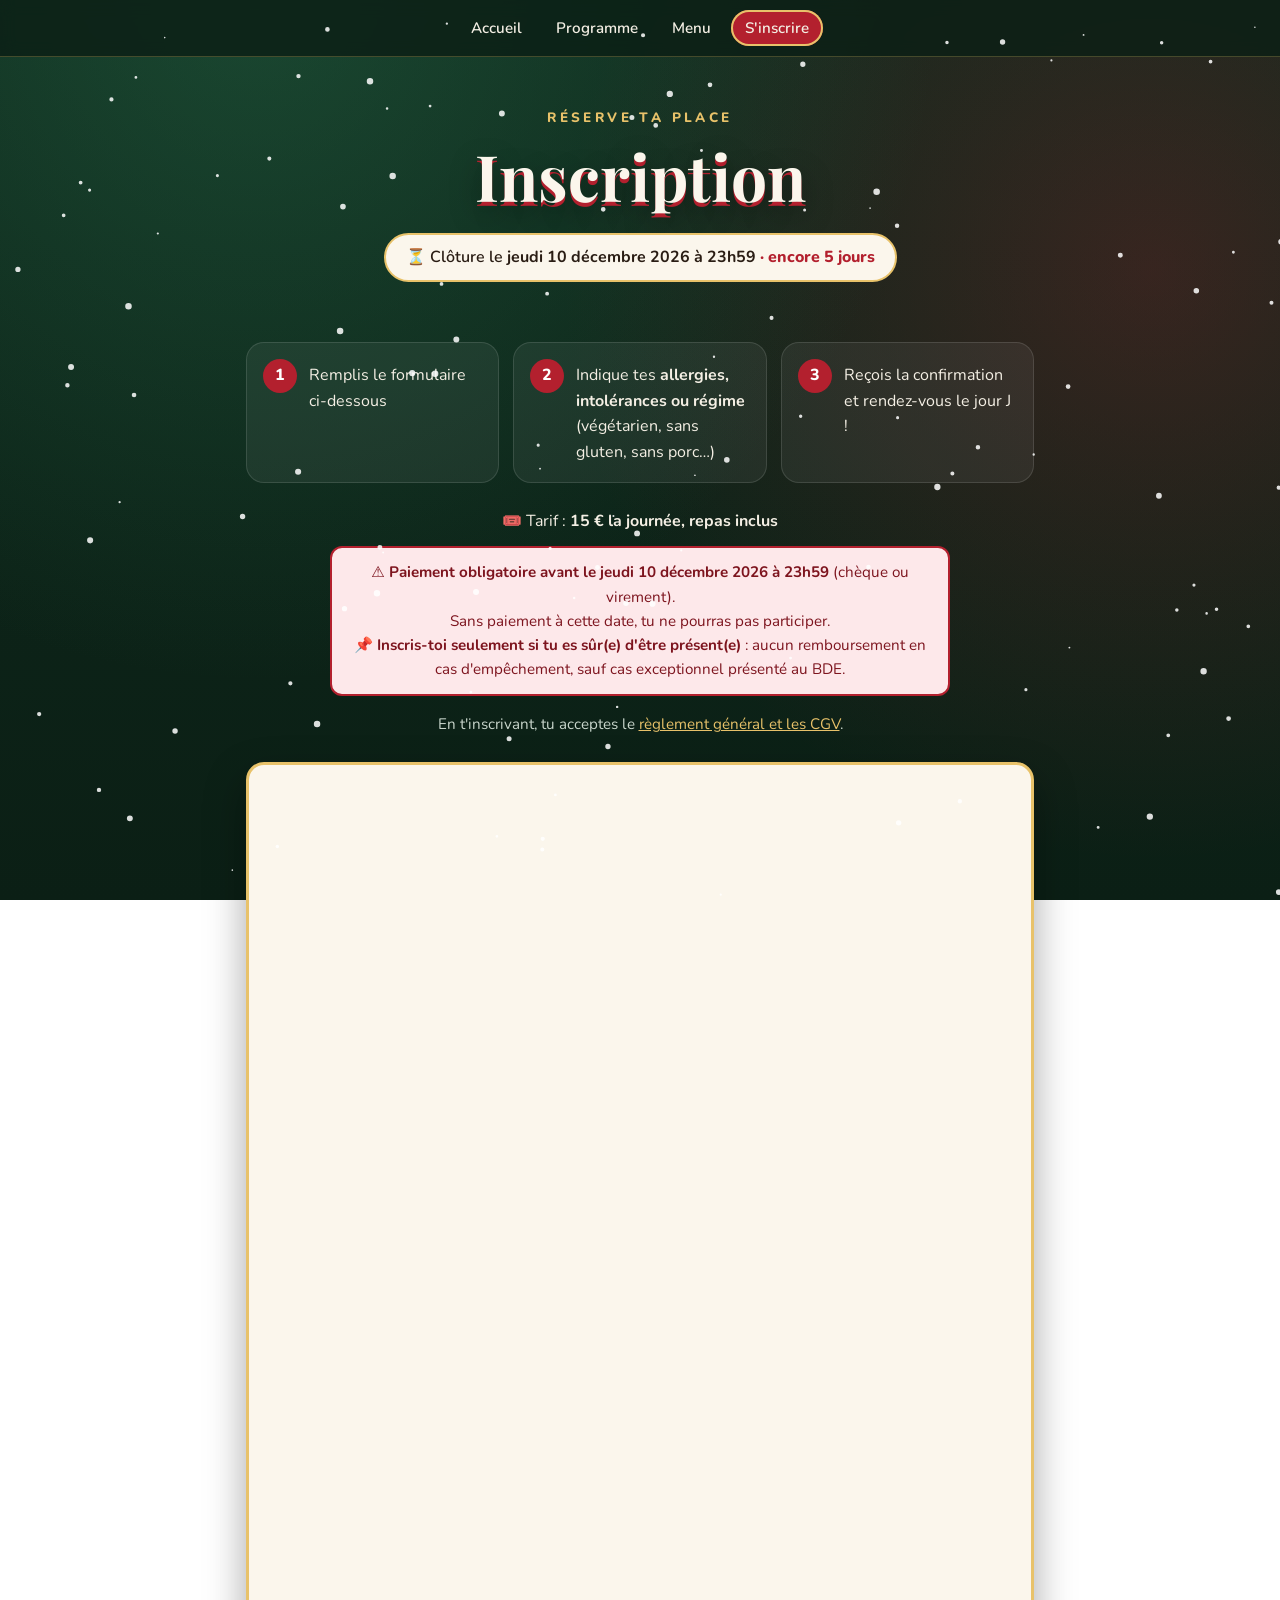
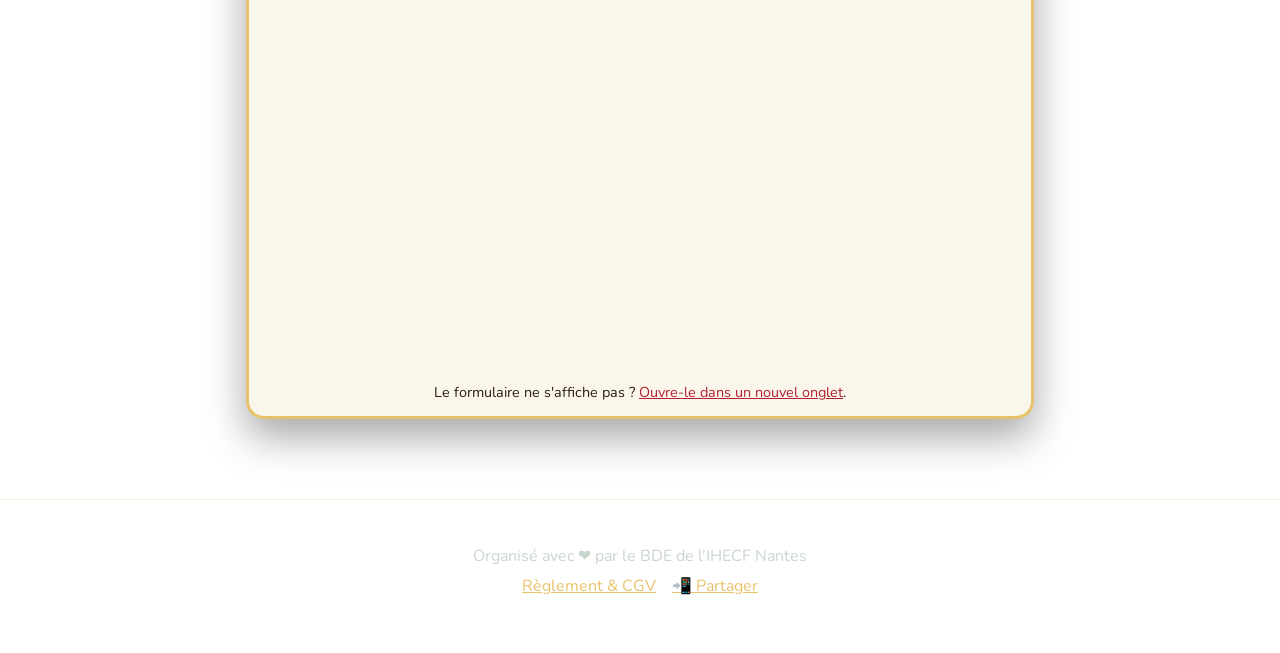
==== inscription.html @ 0636e61c "Programme : nouveau déroulé de l'après-midi (12h30 – 16h45) Co-Authored-By: Claude Opus 5.5 <noreply" ====
<!doctype html>
<html lang="fr">
<head>
  <meta charset="utf-8">
  <meta name="viewport" content="width=device-width, initial-scale=1">
  <meta name="robots" content="noindex, nofollow">
  <title>Inscription · Noël IHECF</title>
  <meta name="description" content="Inscription à la journée et au dîner de Noël de l'IHECF Nantes.">
  <meta name="theme-color" content="#0f2a1d">
  <link rel="icon" href="data:image/svg+xml,<svg xmlns='http://www.w3.org/2000/svg' viewBox='0 0 100 100'><text y='.9em' font-size='90'>🎄</text></svg>">
  <link rel="preconnect" href="https://fonts.googleapis.com">
  <link rel="preconnect" href="https://fonts.gstatic.com" crossorigin>
  <link href="https://fonts.googleapis.com/css2?family=Playfair+Display:ital,wght@0,600;0,800;1,600&family=Nunito:wght@400;600;800&display=swap" rel="stylesheet">
  <link rel="stylesheet" href="css/style.css?v=202611181200">
</head>
<body data-page="inscription">
  <canvas id="snow" aria-hidden="true"></canvas>

  <nav class="nav">
    <a href="index.html" data-nav="accueil">Accueil</a>
    <a href="programme.html" data-nav="programme">Programme</a>
    <a href="menu.html" data-nav="menu">Menu</a>
    <a href="inscription.html" data-nav="inscription" class="nav-cta">S'inscrire</a>
  </nav>

  <header class="page-head">
    <p class="hero-kicker">Réserve ta place</p>
    <h1>Inscription</h1>
    <p class="deadline-banner" id="deadline-banner">
      ⏳ Clôture le <strong data-bind="dateLimiteInscription"></strong>
      <span class="deadline-left" id="deadline-left"></span>
    </p>
  </header>

  <main class="section">
    <div class="steps">
      <div class="step"><span>1</span><p>Remplis le formulaire ci-dessous</p></div>
      <div class="step"><span>2</span><p>Indique tes <strong>allergies, intolérances ou régime</strong> (végétarien, sans gluten, sans porc…)</p></div>
      <div class="step"><span>3</span><p>Reçois la confirmation et rendez-vous le jour J !</p></div>
    </div>

    <p class="lead">🎟️ Tarif : <strong data-bind="prix"></strong></p>
    <p class="pay-warning">⚠️ <strong>Paiement obligatoire avant le <span data-bind="dateLimitePaiement"></span></strong> (chèque ou virement).<br>Sans paiement à cette date, tu ne pourras pas participer.<br>📌 <strong>Inscris-toi seulement si tu es sûr(e) d'être présent(e)</strong> : aucun remboursement en cas d'empêchement, sauf cas exceptionnel présenté au BDE.</p>
    <p class="lead small">
      En t'inscrivant, tu acceptes le <a href="reglement.html">règlement général et les CGV</a>.
    </p>

    <div id="form-open" class="form-wrap" hidden>
      <iframe id="gform" title="Formulaire d'inscription" loading="lazy">Chargement…</iframe>
      <p class="form-fallback">
        Le formulaire ne s'affiche pas ? <a id="form-link" href="#" target="_blank" rel="noopener">Ouvre-le dans un nouvel onglet</a>.
      </p>
    </div>

    <div id="form-missing" class="notice" hidden>
      🛠️ Le formulaire d'inscription arrive très bientôt !
    </div>

    <div id="form-closed" class="notice" hidden>
      ⛄ Les inscriptions sont <strong>closes</strong>. Merci à tous, on se voit le jour J !
    </div>
  </main>

  <footer class="footer">
    <p>Organisé avec ❤️ par le BDE de l'IHECF Nantes</p>
    <p class="footer-links"><a href="reglement.html">Règlement &amp; CGV</a><a href="index.html#partager">📲 Partager</a><span id="contact-links"></span></p>
  </footer>

  <script src="js/config.js?v=202611181200"></script>
  <script src="js/main.js?v=202611181200"></script>
</body>
</html>
---- css/style.css ----
:root {
  --green-900: #0b1f15;
  --green-800: #0f2a1d;
  --green-700: #174230;
  --green-500: #2e7d55;
  --red-600: #b3202e;
  --red-500: #d62f3d;
  --gold: #e8c26a;
  --gold-soft: #f5e3b3;
  --cream: #fbf6ec;
  --ink: #2a1d14;
  --text: #f4efe4;
  --muted: #c9d6cc;
  --radius: 18px;
  --shadow: 0 18px 40px rgba(0, 0, 0, 0.35);
}

* { box-sizing: border-box; }
html { scroll-behavior: smooth; }
body {
  margin: 0;
  font-family: "Nunito", system-ui, sans-serif;
  color: var(--text);
  background:
    radial-gradient(circle at 20% 0%, rgba(46,125,85,.35), transparent 50%),
    radial-gradient(circle at 90% 30%, rgba(179,32,46,.25), transparent 45%),
    linear-gradient(180deg, var(--green-800), var(--green-900));
  background-attachment: fixed;
  line-height: 1.6;
  min-height: 100vh;
  overflow-x: hidden;
}
a { color: var(--gold); }
h1, h2, h3 { font-family: "Playfair Display", Georgia, serif; line-height: 1.15; }

#snow { position: fixed; inset: 0; pointer-events: none; z-index: 50; }

/* ---------- Navigation ---------- */
.nav {
  position: sticky; top: 0; z-index: 40;
  display: flex; justify-content: center; gap: 6px; flex-wrap: wrap;
  padding: 10px 16px;
  background: rgba(11, 31, 21, .82);
  backdrop-filter: blur(8px);
  border-bottom: 1px solid rgba(232, 194, 106, .25);
}
.nav a {
  color: var(--text); text-decoration: none; font-weight: 600;
  padding: 6px 14px; border-radius: 999px; font-size: .95rem;
}
.nav a:hover { background: rgba(255,255,255,.08); }
.nav .nav-cta { background: var(--red-600); }
.nav .nav-cta:hover { background: var(--red-500); }
.nav a[aria-current="page"] { box-shadow: inset 0 0 0 2px var(--gold); }

/* ---------- En-tête des pages internes ---------- */
.page-head { text-align: center; padding: 50px 16px 10px; max-width: 820px; margin: 0 auto; }
.page-head h1 {
  font-size: clamp(2.4rem, 8vw, 4rem); margin: 0; color: var(--cream);
  text-shadow: 0 4px 0 var(--red-600), 0 10px 30px rgba(0,0,0,.4);
}
.tabs { display: flex; gap: 10px; justify-content: center; flex-wrap: wrap; margin-top: 22px; }
.tabs a { color: var(--text); text-decoration: none; }
.tabs a:hover { background: rgba(255,255,255,.15); }

/* ---------- Cartes de l'accueil ---------- */
.cards { display: grid; grid-template-columns: repeat(auto-fit, minmax(220px, 1fr)); gap: 18px; }
.card {
  display: flex; flex-direction: column; text-decoration: none;
  background: var(--cream); color: var(--ink);
  border-radius: var(--radius); padding: 24px 22px;
  border: 3px solid var(--gold); box-shadow: var(--shadow);
  transition: transform .15s;
}
.card:hover { transform: translateY(-4px); }
.card-icon { font-size: 2.2rem; }
.section .card h2 {
  margin: 8px 0 6px; text-align: left;
  color: var(--green-700); font-size: 1.6rem;
  overflow-wrap: anywhere;
}
.card p { margin: 0 0 16px; flex: 1; }
.card-link { font-weight: 800; color: var(--red-600); }
.card-red { background: var(--red-600); color: #fff; border-color: var(--gold); }
.section .card-red h2, .card-red .card-link { color: var(--gold-soft); }

/* ---------- Partage ---------- */
.share { margin-top: 60px; scroll-margin-top: 70px; }
.share-card {
  display: flex; gap: 28px; align-items: center; justify-content: center; flex-wrap: wrap;
  background: var(--cream); color: var(--ink);
  border-radius: var(--radius); padding: 26px;
  border: 3px solid var(--gold); box-shadow: var(--shadow);
}
.share-card img {
  width: 220px; height: 220px; max-width: 100%;
  border-radius: 12px; border: 3px solid var(--red-600); background: #fff;
}
.share-body { flex: 1 1 260px; text-align: center; }
.share-body p { margin: 0 0 12px; }
.share-body a { color: var(--red-600); font-weight: 700; }
.share-url a { font-size: 1.05rem; overflow-wrap: anywhere; }
.share-actions { display: flex; gap: 10px; justify-content: center; flex-wrap: wrap; margin-bottom: 8px; }
.share-actions .btn { border: 0; font: inherit; font-weight: 800; cursor: pointer; }
.share-actions .btn.btn-ghost { border: 2px solid var(--red-600); color: var(--red-600); }
.share-actions .btn.btn-ghost:hover { background: #fde8ea; }
.share-feedback { min-height: 1.4em; font-weight: 700; color: var(--green-700); }

/* ---------- Programme ---------- */
.section-night {
  background: linear-gradient(180deg, rgba(10,14,40,.0), rgba(10,14,40,.55) 15%, rgba(10,14,40,.55) 85%, rgba(10,14,40,0));
  max-width: none;
}
.section-night > * { max-width: 820px; margin-left: auto; margin-right: auto; }
.section-night .timeline::before {
  background: repeating-linear-gradient(180deg, var(--gold) 0 14px, var(--cream) 14px 28px);
}
.center-actions { display: flex; gap: 12px; justify-content: center; flex-wrap: wrap; margin-top: 30px; }
.btn.btn-ghost { background: transparent; border: 2px solid var(--gold); color: var(--gold); box-shadow: none; }
.btn.btn-ghost:hover { background: rgba(232,194,106,.12); }
.btn.btn-ghost:active { transform: none; }

/* ---------- Traiteur ---------- */
.caterer {
  display: flex; gap: 24px; align-items: center; flex-wrap: wrap;
  background: rgba(255,255,255,.06); border: 1px solid rgba(232,194,106,.35);
  border-radius: var(--radius); padding: 24px;
}
.caterer-photo {
  flex: 0 0 160px; height: 160px; border-radius: 50%;
  display: grid; place-items: center; font-size: 4.5rem;
  background: var(--cream) center / cover no-repeat;
  border: 4px solid var(--gold); box-shadow: var(--shadow);
  margin: 0 auto;
}
.caterer-body { flex: 1 1 280px; }
.caterer-body h3 { margin: 0; font-size: 1.8rem; color: var(--cream); }
.caterer-slogan { margin: 2px 0 12px; color: var(--gold); font-style: italic; font-family: "Playfair Display", serif; font-size: 1.1rem; }
.caterer-points { list-style: none; padding: 0; margin: 14px 0 0; display: flex; flex-wrap: wrap; gap: 8px; }
.caterer-points li {
  background: rgba(46,125,85,.35); border: 1px solid var(--green-500);
  padding: 4px 12px; border-radius: 999px; font-size: .9rem; font-weight: 600;
}
.caterer-links { margin: 14px 0 0; font-weight: 700; }
.caterer-links:empty { display: none; }

/* ---------- Inscription ---------- */
.deadline-banner {
  display: inline-block; margin: 20px 0 0;
  background: var(--cream); color: var(--ink);
  padding: 10px 20px; border-radius: 999px; border: 2px solid var(--gold); font-weight: 600;
}
.deadline-banner.is-closed { background: #fde8ea; color: #7d141e; }
.deadline-left { color: var(--red-600); font-weight: 800; }
.steps { display: grid; grid-template-columns: repeat(auto-fit, minmax(200px, 1fr)); gap: 14px; margin-bottom: 26px; }
.step {
  display: flex; gap: 12px; align-items: flex-start;
  background: rgba(255,255,255,.06); border: 1px solid rgba(255,255,255,.12);
  border-radius: var(--radius); padding: 16px;
}
.step span {
  flex: 0 0 34px; height: 34px; border-radius: 50%; display: grid; place-items: center;
  background: var(--red-600); color: #fff; font-weight: 800;
}
.step p { margin: 4px 0 0; }

/* ---------- Hero ---------- */
.hero {
  position: relative;
  text-align: center;
  padding: 70px 16px 60px;
  max-width: 900px; margin: 0 auto;
}
.garland {
  position: absolute; top: 0; left: 50%; transform: translateX(-50%);
  width: min(100%, 900px); height: 40px;
  display: flex; justify-content: space-around;
  border-top: 2px solid rgba(232,194,106,.4);
  border-radius: 0 0 50% 50% / 0 0 30px 30px;
}
.garland span {
  width: 12px; height: 18px; border-radius: 50% 50% 50% 50% / 60% 60% 40% 40%;
  margin-top: 6px;
  background: var(--red-500);
  box-shadow: 0 0 12px var(--red-500);
  animation: blink 2s infinite ease-in-out;
}
.garland span:nth-child(3n+2) { background: var(--gold); box-shadow: 0 0 12px var(--gold); animation-delay: .6s; }
.garland span:nth-child(3n) { background: #5fd38d; box-shadow: 0 0 12px #5fd38d; animation-delay: 1.2s; }
@keyframes blink { 50% { opacity: .35; box-shadow: none; } }

.hero-kicker {
  text-transform: uppercase; letter-spacing: .25em;
  color: var(--gold); font-weight: 800; font-size: .85rem; margin: 0 0 10px;
}
.hero h1 {
  font-size: clamp(2.6rem, 9vw, 5rem);
  margin: 0;
  color: var(--cream);
  text-shadow: 0 4px 0 var(--red-600), 0 10px 30px rgba(0,0,0,.4);
}
.hero-sub { color: var(--muted); font-size: 1.15rem; margin: 14px auto 22px; max-width: 560px; }
.hero-meta { display: flex; gap: 10px; justify-content: center; flex-wrap: wrap; }
.pill {
  background: rgba(255,255,255,.08);
  border: 1px solid rgba(232,194,106,.35);
  padding: 8px 16px; border-radius: 999px; font-weight: 600;
}

.countdown-card {
  margin: 36px auto 0; max-width: 520px;
  background: var(--cream); color: var(--ink);
  border-radius: var(--radius); padding: 26px 20px;
  box-shadow: var(--shadow);
  border: 3px solid var(--gold);
  position: relative;
}
.countdown-card::before {
  content: "🎀"; position: absolute; top: -22px; left: 50%; transform: translateX(-50%);
  font-size: 2rem;
}
.countdown-label { margin: 0 0 12px; font-weight: 800; color: var(--red-600); }
.countdown { display: grid; grid-template-columns: repeat(4, 1fr); gap: 8px; }
.countdown[hidden] { display: none; }
.countdown div {
  background: var(--green-800); color: var(--cream);
  border-radius: 12px; padding: 10px 4px;
}
.countdown strong { display: block; font-size: clamp(1.5rem, 6vw, 2.2rem); font-family: "Playfair Display", serif; }
.countdown span { font-size: .75rem; text-transform: uppercase; letter-spacing: .08em; color: var(--gold-soft); }
.deadline { margin: 14px 0 18px; }

.btn {
  display: inline-block; text-decoration: none;
  background: var(--red-600); color: #fff; font-weight: 800;
  padding: 12px 28px; border-radius: 999px;
  box-shadow: 0 6px 0 #7d141e;
  transition: transform .1s, box-shadow .1s;
}
.btn:hover { background: var(--red-500); }
.btn:active { transform: translateY(4px); box-shadow: 0 2px 0 #7d141e; }
.btn.is-closed, .nav-cta.is-closed { opacity: .5; }

/* ---------- Sections ---------- */
.section { max-width: 820px; margin: 0 auto; padding: 50px 16px; scroll-margin-top: 60px; }
.section h2 {
  text-align: center; color: var(--gold);
  font-size: clamp(1.8rem, 6vw, 2.6rem); margin: 0 0 32px;
}
.section h2 span { color: var(--cream); font-size: .7em; vertical-align: middle; }
.lead { text-align: center; max-width: 620px; margin: 0 auto 12px; }
.lead.small { font-size: .95rem; color: var(--muted); margin-bottom: 26px; }

/* ---------- Timeline ---------- */
.timeline { list-style: none; padding: 0; margin: 0; position: relative; }
.timeline::before {
  content: ""; position: absolute; left: 27px; top: 10px; bottom: 10px; width: 3px;
  background: repeating-linear-gradient(180deg, var(--red-500) 0 14px, var(--cream) 14px 28px);
  border-radius: 3px;
}
.tl-item { display: flex; gap: 18px; margin-bottom: 18px; position: relative; }
.tl-icon {
  flex: 0 0 56px; height: 56px; border-radius: 50%;
  display: grid; place-items: center; font-size: 1.6rem;
  background: var(--cream); border: 3px solid var(--gold);
  position: relative; z-index: 1;
}
.tl-body {
  flex: 1; background: rgba(255,255,255,.06);
  border: 1px solid rgba(255,255,255,.1);
  border-radius: var(--radius); padding: 14px 18px;
}
.tl-time { margin: 0; color: var(--gold); font-weight: 800; letter-spacing: .05em; }
.tl-body h3 { margin: 2px 0 4px; font-size: 1.25rem; color: var(--cream); }
.tl-body p:last-child { margin: 0; color: var(--muted); }

/* ---------- Menu ---------- */
.menu-card {
  background: var(--cream); color: var(--ink);
  border-radius: var(--radius); padding: 34px 24px;
  box-shadow: var(--shadow);
  text-align: center;
  border: 3px double var(--gold);
  outline: 2px solid var(--red-600); outline-offset: 6px;
  margin: 8px;
}
.menu-title { font-family: "Playfair Display", serif; font-style: italic; font-size: 2rem; margin: 0; color: var(--red-600); }
.menu-info { margin: 4px 0 20px; font-weight: 800; color: var(--green-700); }
.menu-section h3 {
  margin: 0 0 6px; text-transform: uppercase; letter-spacing: .2em;
  font-size: .95rem; color: var(--green-700); font-family: "Nunito", sans-serif; font-weight: 800;
}
.menu-section ul { list-style: none; padding: 0; margin: 0; }
.menu-section li { font-family: "Playfair Display", serif; font-size: 1.1rem; margin: 2px 0; }
.menu-sep { color: var(--gold); margin: 14px 0; font-size: 1.1rem; }
.menu-note {
  margin: 26px 0 0; padding: 12px 16px; border-radius: 12px;
  background: #fde8ea; color: #7d141e; font-weight: 600; font-size: .95rem;
}
.menu-note:empty { display: none; }

/* ---------- Formulaire ---------- */
.form-wrap[hidden], .notice[hidden] { display: none; }
.form-wrap {
  background: var(--cream); border-radius: var(--radius);
  padding: 8px; box-shadow: var(--shadow); border: 3px solid var(--gold);
}
.form-wrap iframe { width: 100%; height: 1200px; border: 0; border-radius: 12px; display: block; }
.form-fallback { text-align: center; color: var(--ink); font-size: .9rem; margin: 8px 0 4px; }
.form-fallback a { color: var(--red-600); }
.notice {
  text-align: center; font-size: 1.15rem;
  background: rgba(255,255,255,.08); border: 2px dashed var(--gold);
  border-radius: var(--radius); padding: 28px 18px;
}

/* ---------- Footer ---------- */
.footer {
  text-align: center; padding: 40px 16px 50px; color: var(--muted);
  border-top: 1px solid rgba(232,194,106,.2); margin-top: 30px;
}
.footer p { margin: 4px 0; }
.footer-links { display: flex; gap: 16px; justify-content: center; flex-wrap: wrap; }
#contact-links { display: contents; }

/* ---------- Page règlement ---------- */
.doc {
  max-width: 820px; margin: 40px auto; padding: 0 16px;
}
.doc-card {
  background: var(--cream); color: var(--ink);
  border-radius: var(--radius); padding: 36px clamp(18px, 5vw, 48px);
  box-shadow: var(--shadow); border: 3px solid var(--gold);
}
.doc h1 { color: var(--red-600); font-size: clamp(2rem, 7vw, 2.8rem); margin: 0 0 6px; text-align: center; }
.doc .updated { text-align: center; color: #6b5d50; margin: 0 0 24px; font-size: .9rem; }
.doc-toc {
  background: #f1e8d6; border-radius: 12px; padding: 14px 20px; margin-bottom: 28px;
}
.doc-toc p { margin: 0 0 6px; font-weight: 800; }
.doc-toc ol { margin: 0; padding-left: 20px; }
.doc-toc a, .doc-card a { color: var(--red-600); }
.doc h2 {
  color: var(--green-700); font-size: 1.6rem; margin: 36px 0 10px;
  padding-bottom: 6px; border-bottom: 2px solid var(--gold); scroll-margin-top: 70px;
}
.doc h3 { color: var(--red-600); font-size: 1.1rem; margin: 20px 0 6px; font-family: "Nunito", sans-serif; font-weight: 800; }
.doc p, .doc li { font-size: 1rem; }
.doc .placeholder { background: #fff3c4; padding: 0 4px; border-radius: 4px; }

@media (max-width: 520px) {
  .timeline::before { left: 21px; }
  .tl-icon { flex-basis: 44px; height: 44px; font-size: 1.25rem; }
  .tl-item { gap: 12px; }
  .form-wrap iframe { height: 1400px; }
}

@media (prefers-reduced-motion: reduce) {
  html { scroll-behavior: auto; }
  .garland span { animation: none; }
}

/* ---------- Avertissement paiement ---------- */
.pay-warning {
  max-width: 620px; margin: 0 auto 16px; text-align: center;
  background: #fde8ea; color: #7d141e;
  border: 2px solid var(--red-600); border-radius: 12px;
  padding: 12px 16px; font-size: .95rem;
}
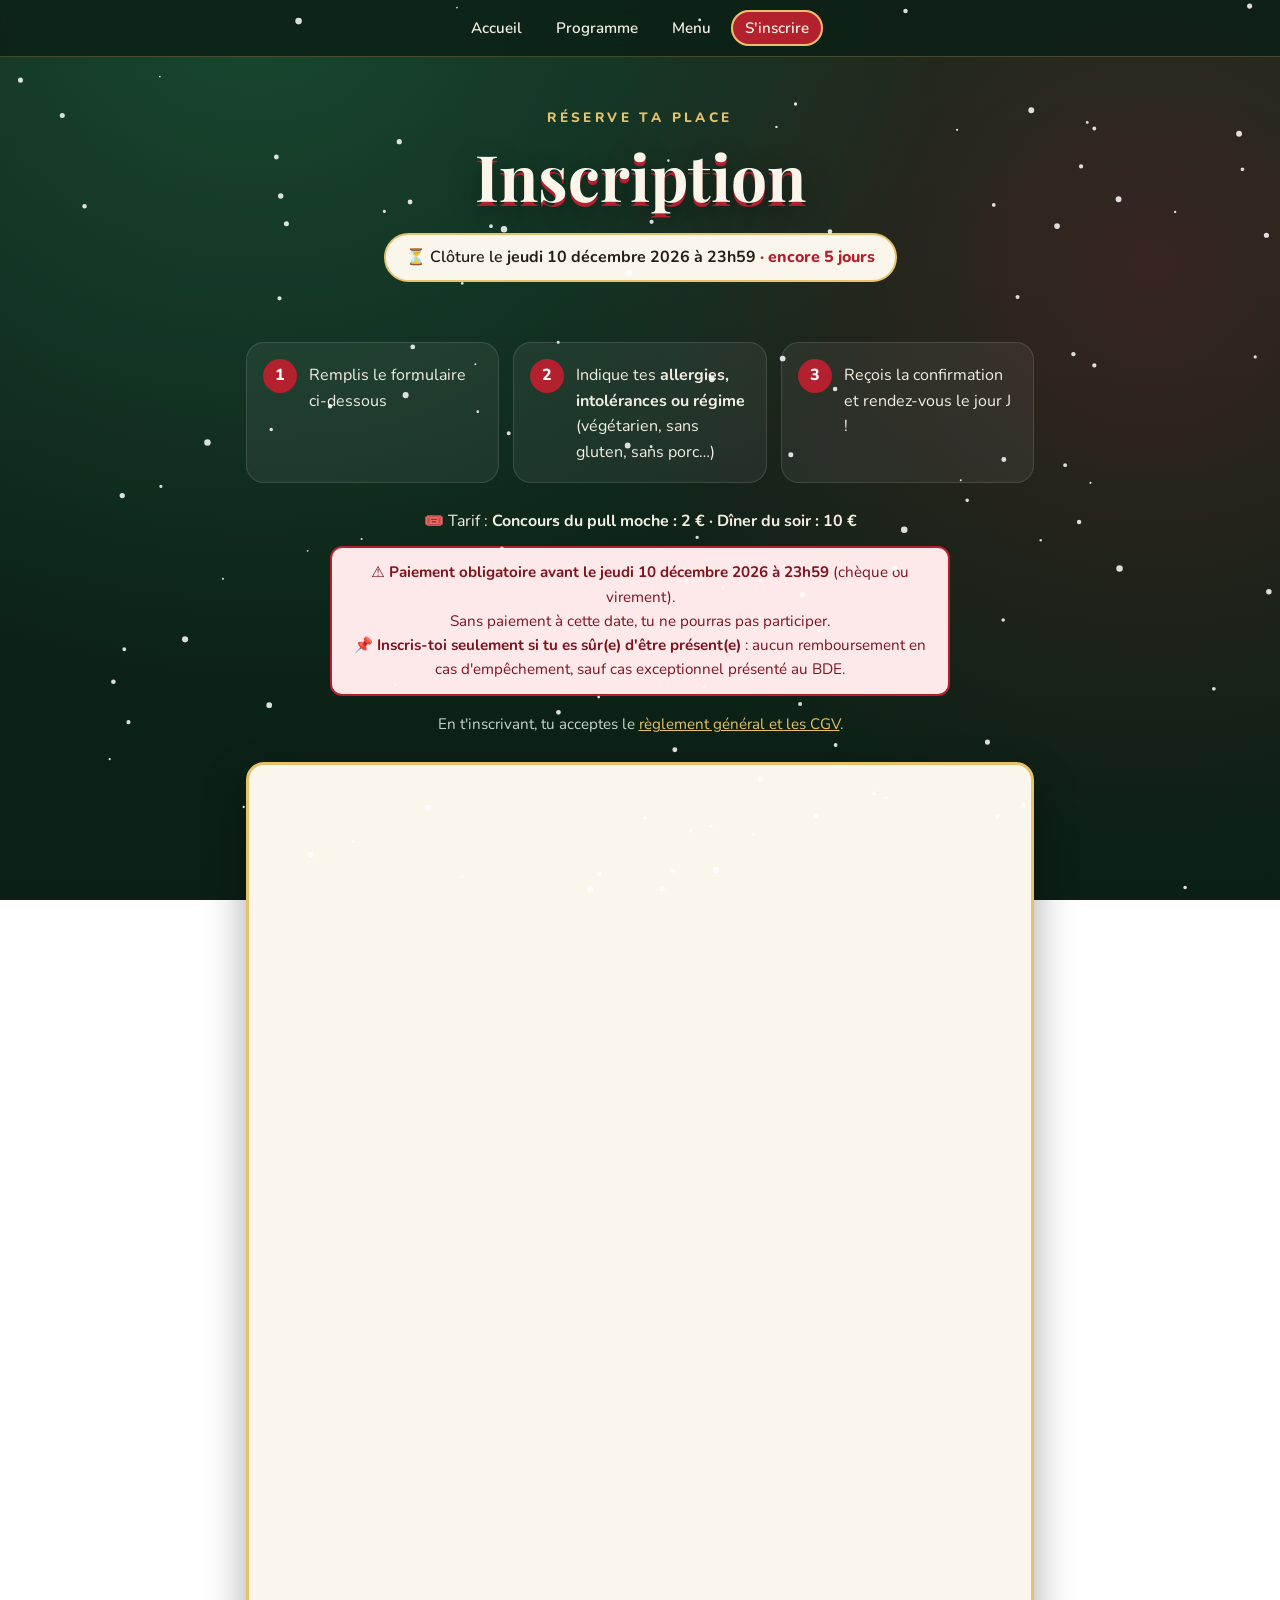
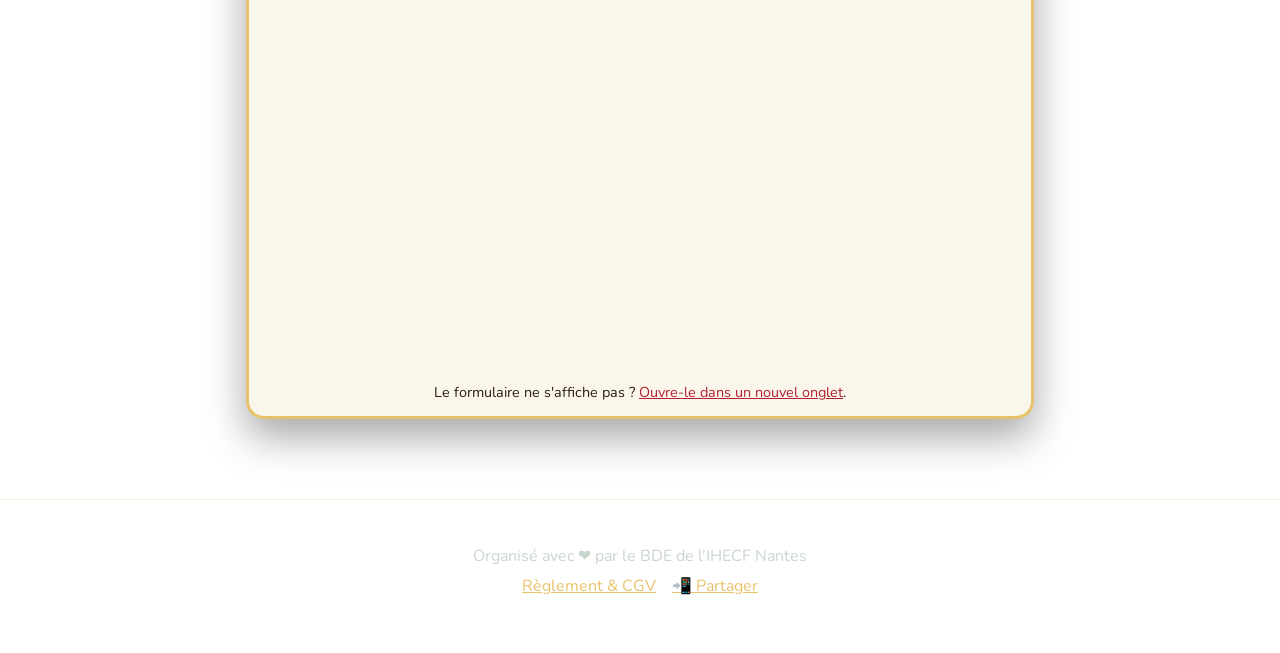
==== commit 46e73d5f: "Tarifs : concours pull moche 2 €, dîner du soir 10 € Co-Authored-By: Claude Opus 5.5 <noreply@anthro" ====
--- a/inscription.html
+++ b/inscription.html
@@ -11,7 +11,7 @@
   <link rel="preconnect" href="https://fonts.googleapis.com">
   <link rel="preconnect" href="https://fonts.gstatic.com" crossorigin>
   <link href="https://fonts.googleapis.com/css2?family=Playfair+Display:ital,wght@0,600;0,800;1,600&family=Nunito:wght@400;600;800&display=swap" rel="stylesheet">
-  <link rel="stylesheet" href="css/style.css?v=202611181200">
+  <link rel="stylesheet" href="css/style.css?v=202611181215">
 </head>
 <body data-page="inscription">
   <canvas id="snow" aria-hidden="true"></canvas>
@@ -66,7 +66,7 @@
     <p class="footer-links"><a href="reglement.html">Règlement &amp; CGV</a><a href="index.html#partager">📲 Partager</a><span id="contact-links"></span></p>
   </footer>
 
-  <script src="js/config.js?v=202611181200"></script>
-  <script src="js/main.js?v=202611181200"></script>
+  <script src="js/config.js?v=202611181215"></script>
+  <script src="js/main.js?v=202611181215"></script>
 </body>
 </html>
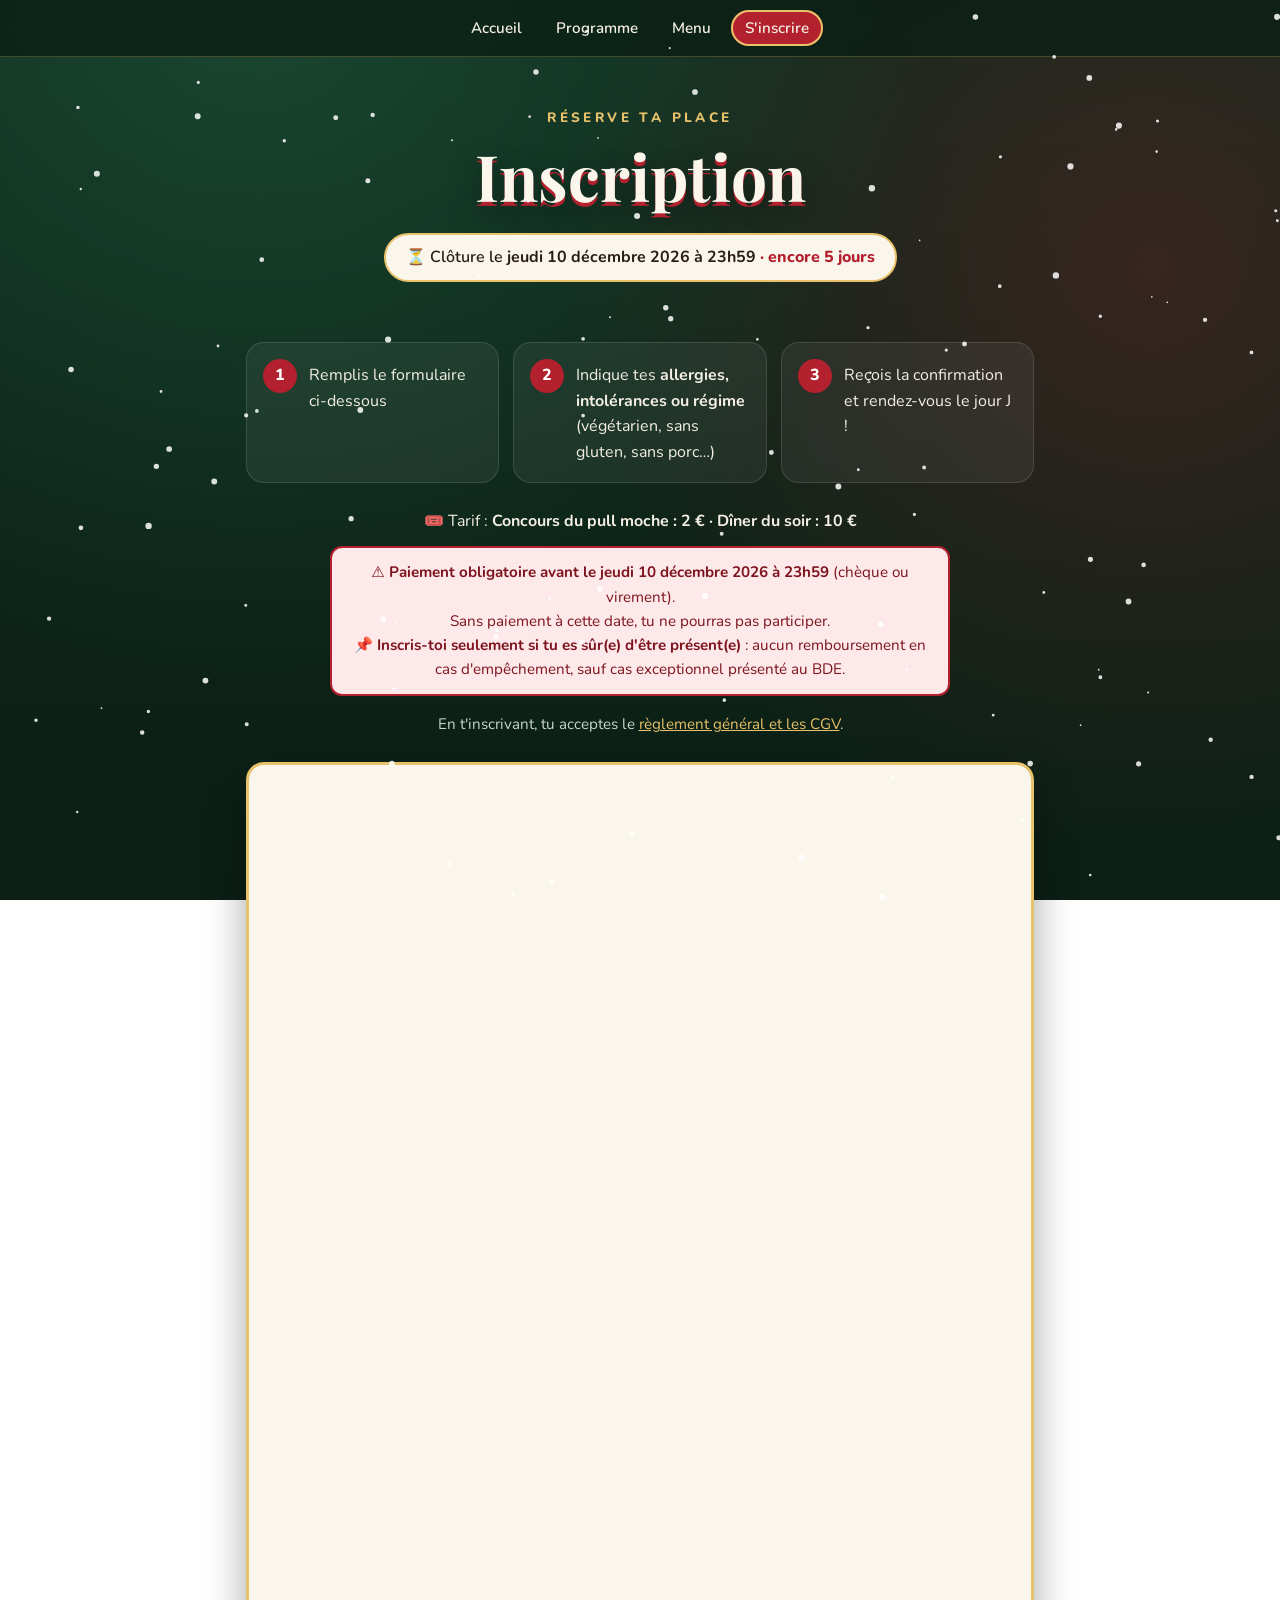
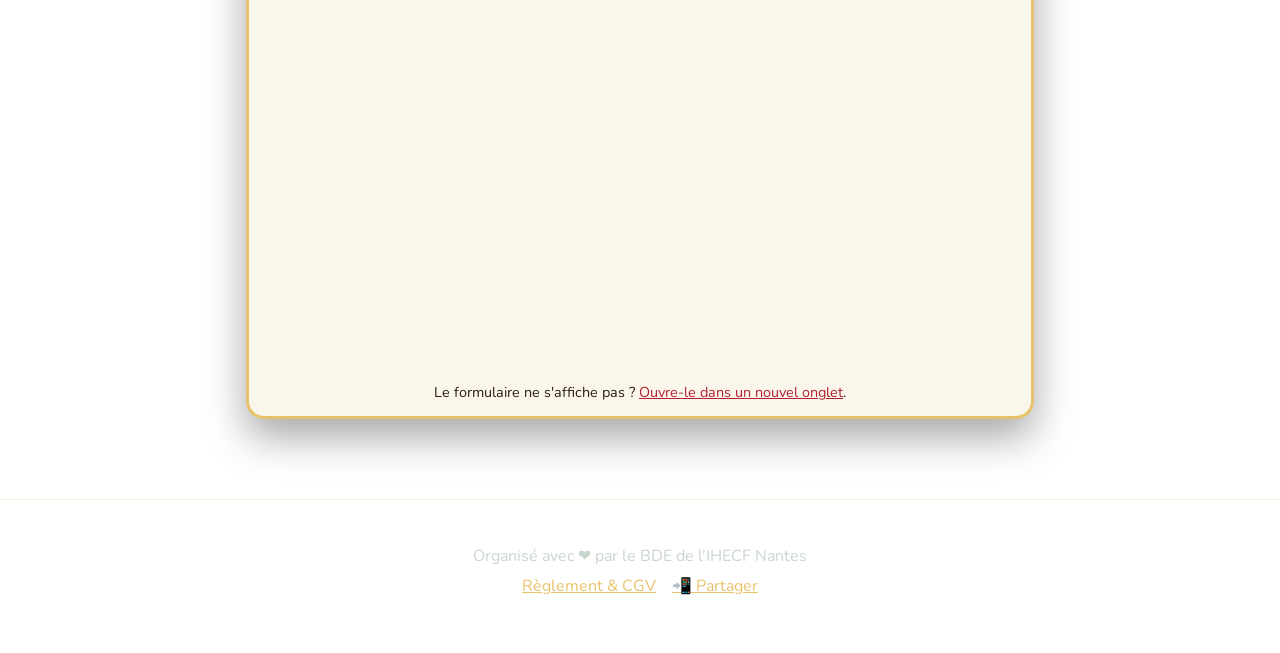
==== commit c03566c8: "Programme : distribution des pulls IHECF au repas du midi Co-Authored-By: Claude Opus 5.5 <noreply@a" ====
--- a/inscription.html
+++ b/inscription.html
@@ -11,7 +11,7 @@
   <link rel="preconnect" href="https://fonts.googleapis.com">
   <link rel="preconnect" href="https://fonts.gstatic.com" crossorigin>
   <link href="https://fonts.googleapis.com/css2?family=Playfair+Display:ital,wght@0,600;0,800;1,600&family=Nunito:wght@400;600;800&display=swap" rel="stylesheet">
-  <link rel="stylesheet" href="css/style.css?v=202611181215">
+  <link rel="stylesheet" href="css/style.css?v=202611181230">
 </head>
 <body data-page="inscription">
   <canvas id="snow" aria-hidden="true"></canvas>
@@ -66,7 +66,7 @@
     <p class="footer-links"><a href="reglement.html">Règlement &amp; CGV</a><a href="index.html#partager">📲 Partager</a><span id="contact-links"></span></p>
   </footer>
 
-  <script src="js/config.js?v=202611181215"></script>
-  <script src="js/main.js?v=202611181215"></script>
+  <script src="js/config.js?v=202611181230"></script>
+  <script src="js/main.js?v=202611181230"></script>
 </body>
 </html>
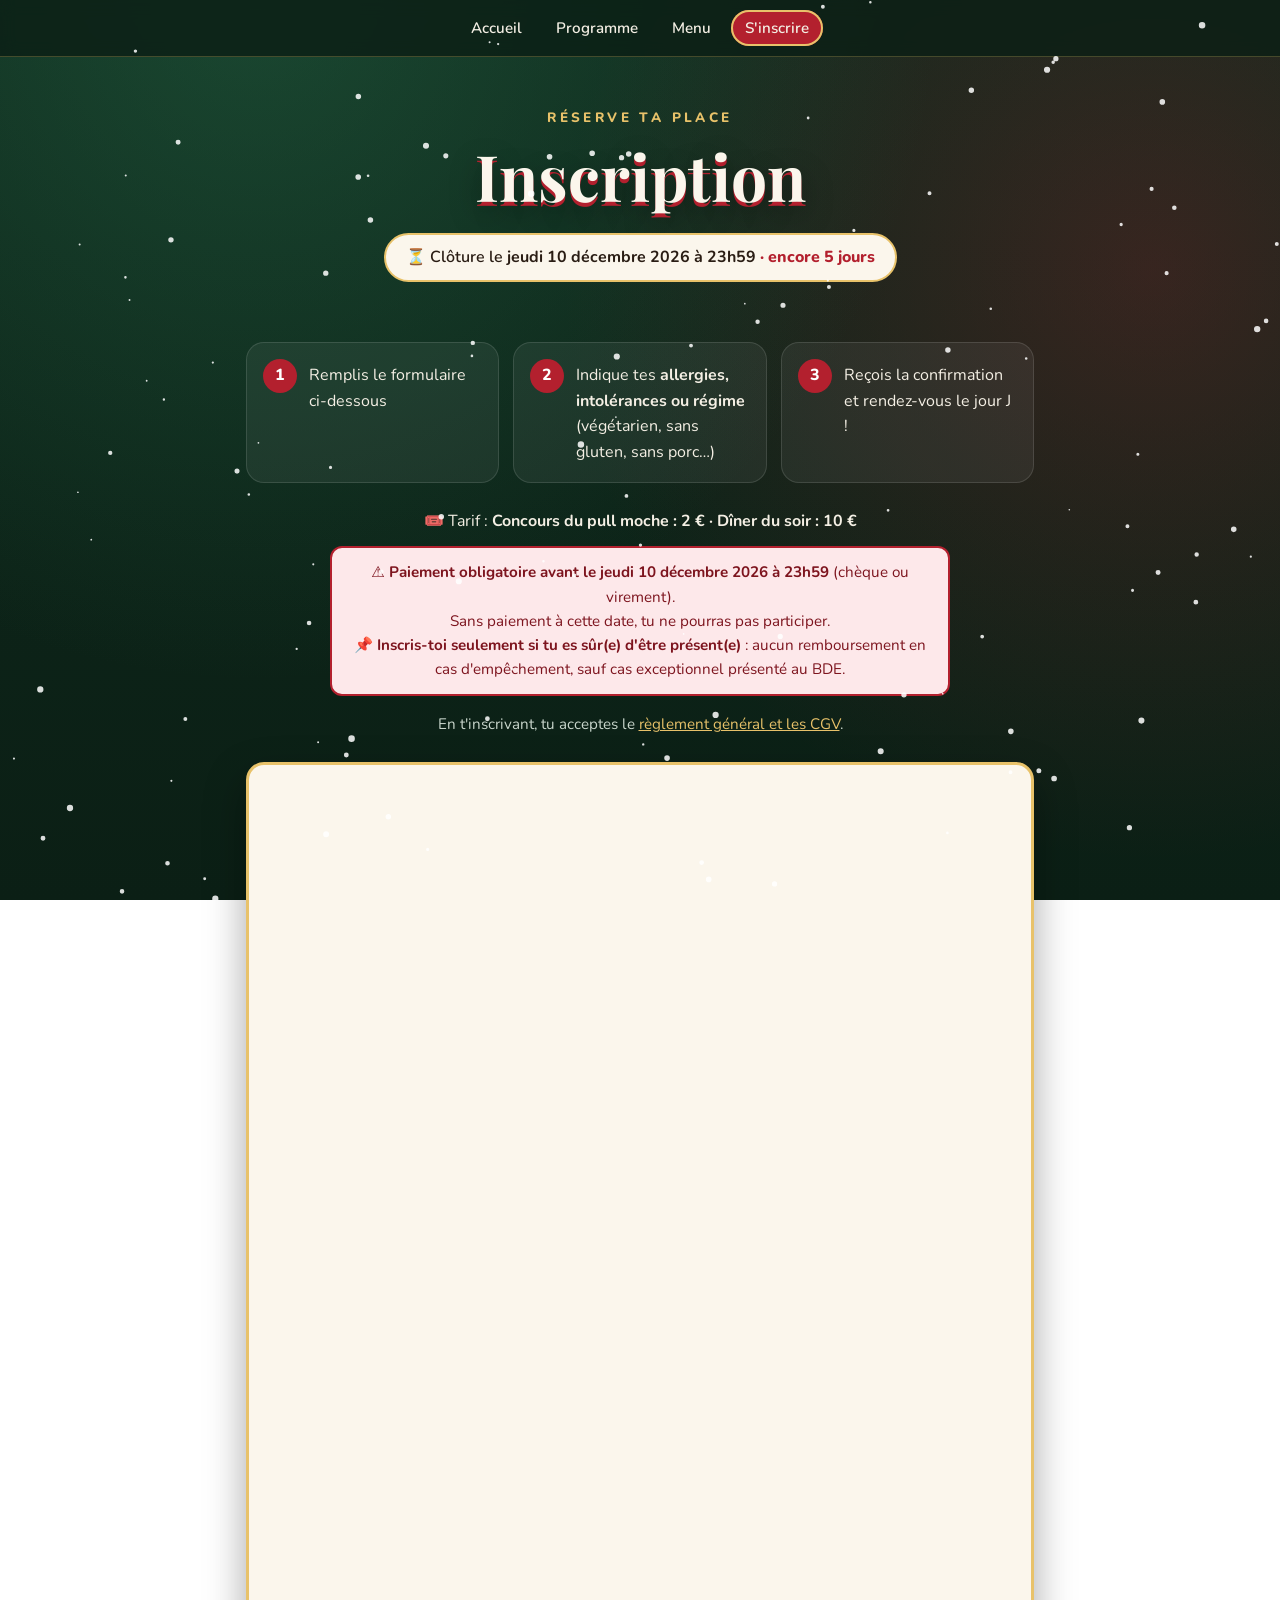
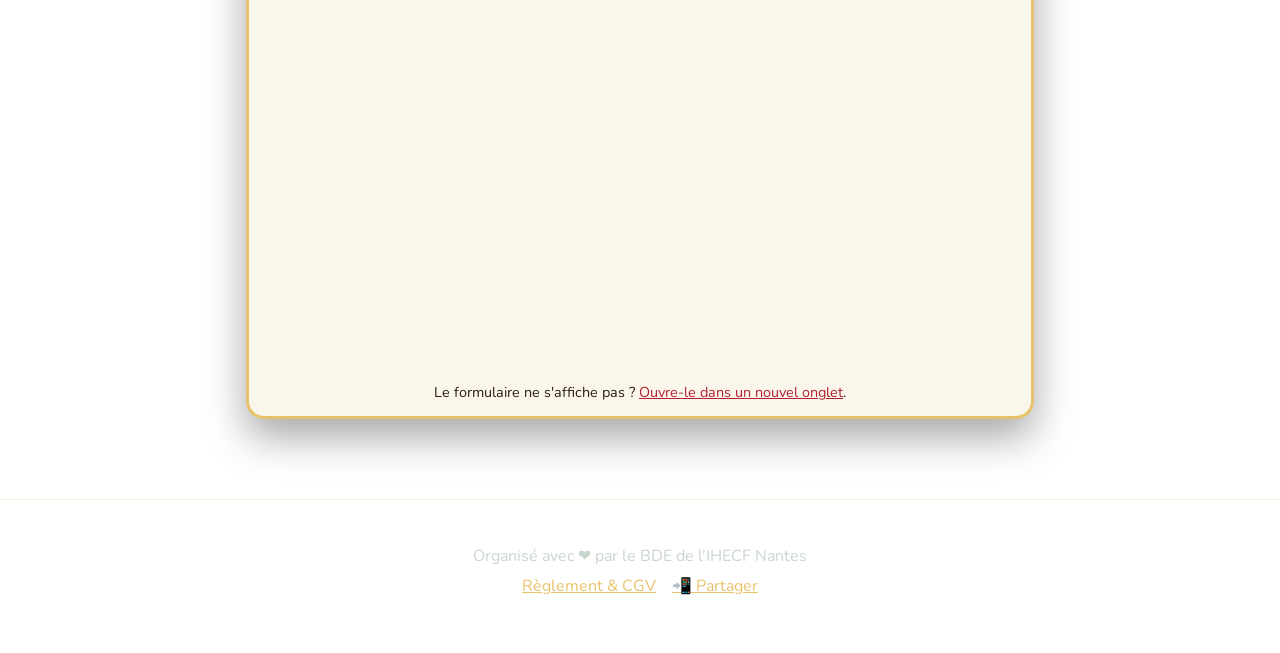
==== commit ee3b6c63: "Programme : blind test sans points négatifs, quiz sans photos d'enfance Co-Authored-By: Claude Opus " ====
--- a/inscription.html
+++ b/inscription.html
@@ -11,7 +11,7 @@
   <link rel="preconnect" href="https://fonts.googleapis.com">
   <link rel="preconnect" href="https://fonts.gstatic.com" crossorigin>
   <link href="https://fonts.googleapis.com/css2?family=Playfair+Display:ital,wght@0,600;0,800;1,600&family=Nunito:wght@400;600;800&display=swap" rel="stylesheet">
-  <link rel="stylesheet" href="css/style.css?v=202611181230">
+  <link rel="stylesheet" href="css/style.css?v=202611181245">
 </head>
 <body data-page="inscription">
   <canvas id="snow" aria-hidden="true"></canvas>
@@ -66,7 +66,7 @@
     <p class="footer-links"><a href="reglement.html">Règlement &amp; CGV</a><a href="index.html#partager">📲 Partager</a><span id="contact-links"></span></p>
   </footer>
 
-  <script src="js/config.js?v=202611181230"></script>
-  <script src="js/main.js?v=202611181230"></script>
+  <script src="js/config.js?v=202611181245"></script>
+  <script src="js/main.js?v=202611181245"></script>
 </body>
 </html>
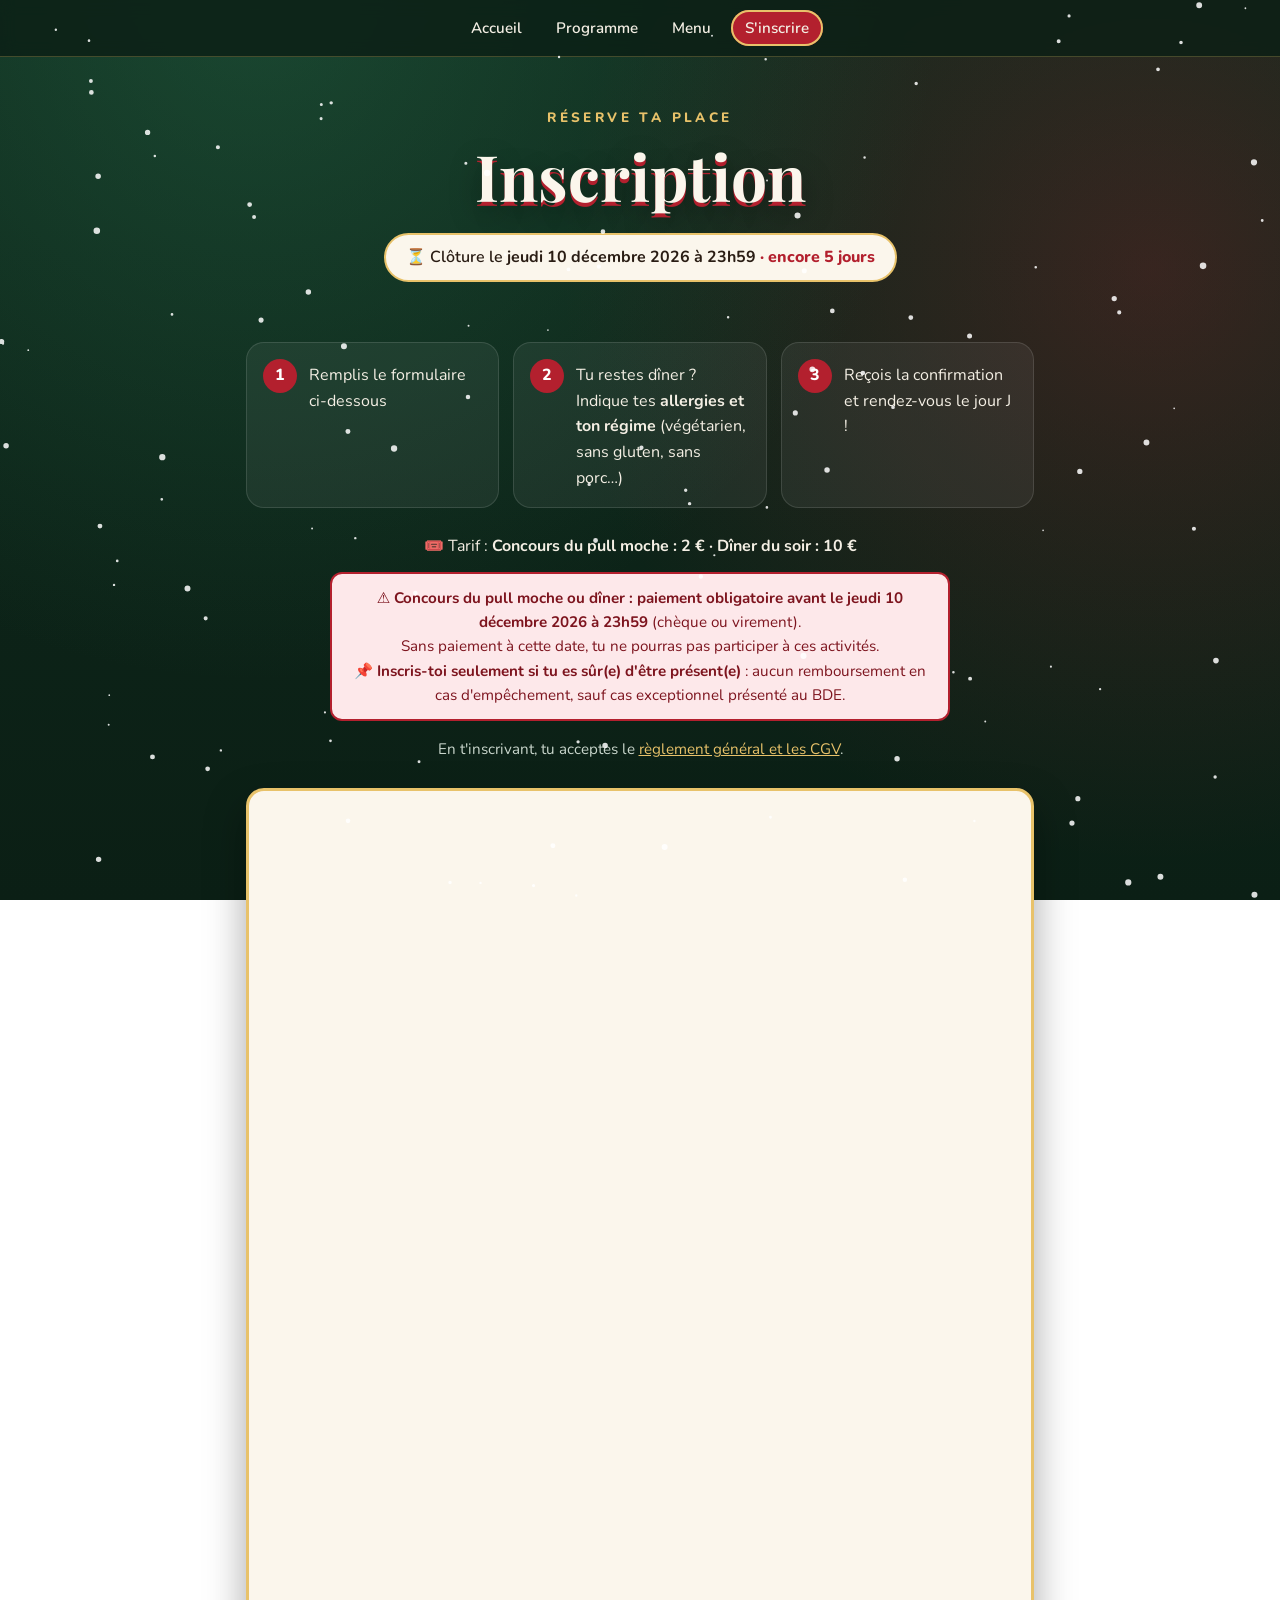
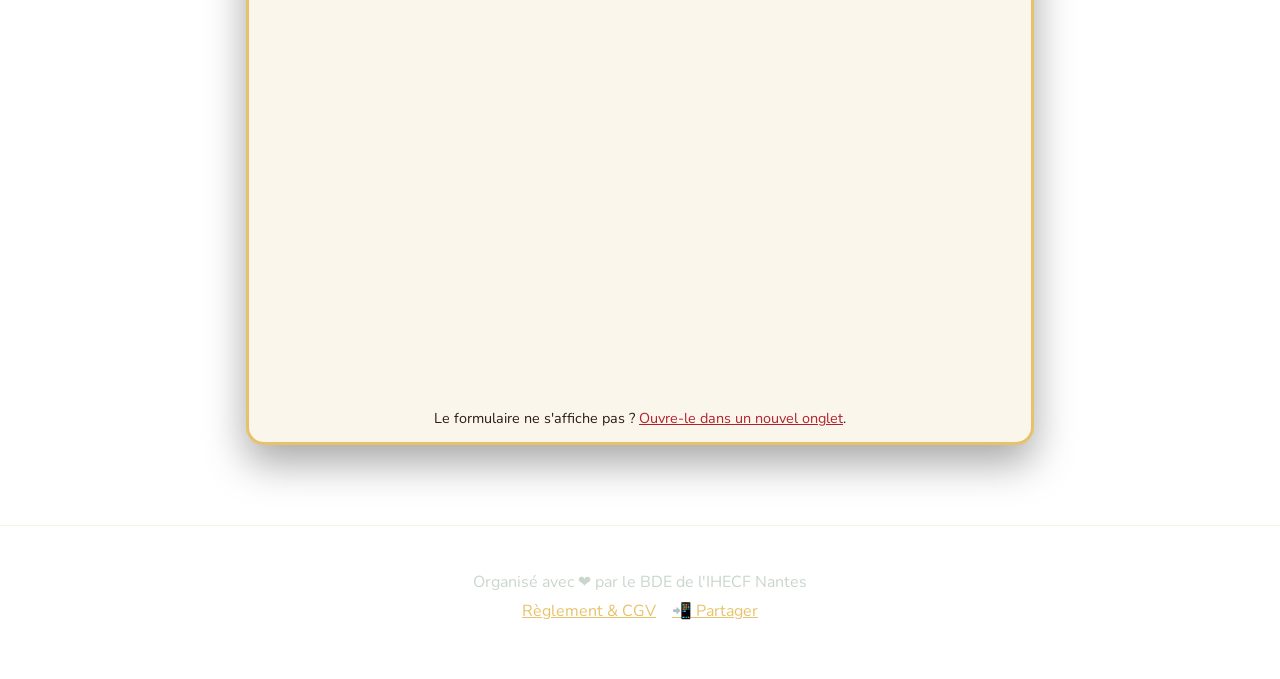
==== commit 478afaa6: "Inscription : formulaire du site (pull moche, Secret Santa, allergies si dîner, paiement si activité" ====
--- a/inscription.html
+++ b/inscription.html
@@ -11,7 +11,7 @@
   <link rel="preconnect" href="https://fonts.googleapis.com">
   <link rel="preconnect" href="https://fonts.gstatic.com" crossorigin>
   <link href="https://fonts.googleapis.com/css2?family=Playfair+Display:ital,wght@0,600;0,800;1,600&family=Nunito:wght@400;600;800&display=swap" rel="stylesheet">
-  <link rel="stylesheet" href="css/style.css?v=202611181245">
+  <link rel="stylesheet" href="css/style.css?v=202611181400">
 </head>
 <body data-page="inscription">
   <canvas id="snow" aria-hidden="true"></canvas>
@@ -35,15 +35,79 @@
   <main class="section">
     <div class="steps">
       <div class="step"><span>1</span><p>Remplis le formulaire ci-dessous</p></div>
-      <div class="step"><span>2</span><p>Indique tes <strong>allergies, intolérances ou régime</strong> (végétarien, sans gluten, sans porc…)</p></div>
+      <div class="step"><span>2</span><p>Tu restes dîner ? Indique tes <strong>allergies et ton régime</strong> (végétarien, sans gluten, sans porc…)</p></div>
       <div class="step"><span>3</span><p>Reçois la confirmation et rendez-vous le jour J !</p></div>
     </div>
 
     <p class="lead">🎟️ Tarif : <strong data-bind="prix"></strong></p>
-    <p class="pay-warning">⚠️ <strong>Paiement obligatoire avant le <span data-bind="dateLimitePaiement"></span></strong> (chèque ou virement).<br>Sans paiement à cette date, tu ne pourras pas participer.<br>📌 <strong>Inscris-toi seulement si tu es sûr(e) d'être présent(e)</strong> : aucun remboursement en cas d'empêchement, sauf cas exceptionnel présenté au BDE.</p>
+    <p class="pay-warning">⚠️ <strong>Concours du pull moche ou dîner : paiement obligatoire avant le <span data-bind="dateLimitePaiement"></span></strong> (chèque ou virement).<br>Sans paiement à cette date, tu ne pourras pas participer à ces activités.<br>📌 <strong>Inscris-toi seulement si tu es sûr(e) d'être présent(e)</strong> : aucun remboursement en cas d'empêchement, sauf cas exceptionnel présenté au BDE.</p>
     <p class="lead small">
       En t'inscrivant, tu acceptes le <a href="reglement.html">règlement général et les CGV</a>.
     </p>
+
+    <div id="form-site" class="form-wrap" hidden>
+      <form id="signup-form" class="signup" novalidate>
+        <fieldset>
+          <legend>👤 Toi</legend>
+          <div class="field-row">
+            <label class="field">Prénom *<input name="prenom" required maxlength="60" autocomplete="given-name"></label>
+            <label class="field">Nom *<input name="nom" required maxlength="60" autocomplete="family-name"></label>
+          </div>
+          <label class="field">Classe *<input name="classe" required maxlength="40" placeholder="Ex. : DCG1, BTS CG2…"></label>
+        </fieldset>
+
+        <fieldset>
+          <legend>🎉 Tes activités</legend>
+          <p class="hint">Inscris-toi seulement si tu viens à la journée. Les autres activités sont gratuites.</p>
+
+          <div class="field">
+            <span class="q">🍽️ Restes-tu manger le soir ? * <em data-price="diner"></em></span>
+            <div class="choices">
+              <label class="choice"><input type="radio" name="diner" value="Oui"> Oui</label>
+              <label class="choice"><input type="radio" name="diner" value="Non"> Non</label>
+            </div>
+          </div>
+
+          <div id="diet-block" class="sub" hidden>
+            <div class="field" id="allergies-field">
+              <span class="q">Allergies alimentaires * <small>(plusieurs réponses possibles)</small></span>
+              <div class="choices grid" id="allergies-list"></div>
+              <input class="other" name="allergies_autre" maxlength="200" placeholder="Autre allergie ou intolérance (facultatif)">
+            </div>
+            <div class="field" id="regimes-field">
+              <span class="q">Régime alimentaire * <small>(plusieurs réponses possibles)</small></span>
+              <div class="choices grid" id="regimes-list"></div>
+              <input class="other" name="regime_autre" maxlength="200" placeholder="Autre régime (facultatif)">
+            </div>
+          </div>
+
+          <label class="choice big"><input type="checkbox" name="pull" value="Oui"> <span>🧶 Je participe au concours du pull moche <em data-price="pull"></em> <em>— facultatif</em></span></label>
+          <label class="choice big"><input type="checkbox" name="santa" value="Oui"> <span>🎁 Je participe au Secret Santa <em>(cadeau entre 5 et 10 €) — facultatif</em></span></label>
+        </fieldset>
+
+        <fieldset id="pay-block" hidden>
+          <legend>💳 Paiement</legend>
+          <p class="total">Total à payer : <strong id="total"></strong></p>
+          <div class="field">
+            <span class="q">Moyen de paiement *</span>
+            <div class="choices">
+              <label class="choice"><input type="radio" name="paiement" value="Chèque"> Chèque</label>
+              <label class="choice"><input type="radio" name="paiement" value="Virement"> Virement</label>
+            </div>
+          </div>
+        </fieldset>
+
+        <input type="text" name="website" class="hp" tabindex="-1" autocomplete="off" aria-hidden="true">
+        <p id="form-error" class="form-error" role="alert" hidden></p>
+        <button class="btn" type="submit" id="submit-btn">Valider mon inscription</button>
+      </form>
+
+      <div id="signup-ok" class="signup-ok" hidden>
+        <p class="big-emoji">🎄</p>
+        <h2>Inscription enregistrée !</h2>
+        <p id="signup-ok-text"></p>
+      </div>
+    </div>
 
     <div id="form-open" class="form-wrap" hidden>
       <iframe id="gform" title="Formulaire d'inscription" loading="lazy">Chargement…</iframe>
@@ -66,7 +130,7 @@
     <p class="footer-links"><a href="reglement.html">Règlement &amp; CGV</a><a href="index.html#partager">📲 Partager</a><span id="contact-links"></span></p>
   </footer>
 
-  <script src="js/config.js?v=202611181245"></script>
-  <script src="js/main.js?v=202611181245"></script>
+  <script src="js/config.js?v=202611181400"></script>
+  <script src="js/main.js?v=202611181400"></script>
 </body>
 </html>
--- a/css/style.css
+++ b/css/style.css
@@ -367,3 +367,45 @@
   border: 2px solid var(--red-600); border-radius: 12px;
   padding: 12px 16px; font-size: .95rem;
 }
+
+/* ---------- Formulaire d'inscription du site ---------- */
+.signup[hidden], .signup-ok[hidden], .signup [hidden] { display: none; }
+.signup { color: var(--ink); padding: clamp(14px, 4vw, 28px); }
+.signup fieldset { border: 0; margin: 0 0 22px; padding: 0; min-width: 0; }
+.signup legend {
+  font-family: "Playfair Display", serif; font-weight: 800; font-size: 1.35rem;
+  color: var(--red-600); margin-bottom: 10px; padding: 0;
+}
+.signup .hint { margin: 0 0 12px; color: #6b5d50; font-size: .95rem; }
+.field { display: block; margin: 0 0 14px; font-weight: 800; }
+.field-row { display: grid; grid-template-columns: 1fr 1fr; gap: 0 14px; }
+.field input:not([type]), .signup .other {
+  display: block; width: 100%; margin-top: 6px; font: inherit; font-weight: 600;
+  padding: 10px 12px; border: 2px solid #d9cbb0; border-radius: 10px; background: #fff; color: var(--ink);
+}
+.field input:focus, .signup .other:focus { outline: none; border-color: var(--green-500); }
+.q { display: block; margin-bottom: 6px; }
+.q small, .q em, .choice em { font-weight: 600; color: #6b5d50; font-style: normal; }
+.choices { display: flex; flex-wrap: wrap; gap: 8px; }
+.choices.grid { display: grid; grid-template-columns: repeat(auto-fill, minmax(230px, 1fr)); }
+.choice {
+  display: flex; align-items: flex-start; gap: 8px; cursor: pointer; font-weight: 600;
+  background: #fff; border: 2px solid #e6dcc7; border-radius: 10px; padding: 8px 12px;
+}
+.choice:has(input:checked) { border-color: var(--green-500); background: #eaf5ee; }
+.choice input { margin-top: 5px; accent-color: var(--green-500); flex: none; }
+.choice.big { margin: 0 0 10px; padding: 12px 14px; }
+.sub { border-left: 4px solid var(--gold); padding: 4px 0 4px 14px; margin: 0 0 18px; }
+.total { font-size: 1.1rem; margin: 0 0 12px; }
+.total strong { color: var(--red-600); }
+.hp { position: absolute; left: -9999px; width: 1px; height: 1px; opacity: 0; }
+.form-error {
+  background: #fde8ea; color: #7d141e; border: 2px solid var(--red-600);
+  border-radius: 10px; padding: 10px 14px; font-weight: 700;
+}
+.signup .btn { border: 0; font: inherit; font-weight: 800; cursor: pointer; width: 100%; font-size: 1.1rem; }
+.signup .btn:disabled { opacity: .6; cursor: wait; }
+.signup-ok { color: var(--ink); text-align: center; padding: 28px 18px; }
+.signup-ok h2 { color: var(--green-700); margin: 0 0 8px; }
+.big-emoji { font-size: 3rem; margin: 0; }
+@media (max-width: 520px) { .field-row { grid-template-columns: 1fr; } }
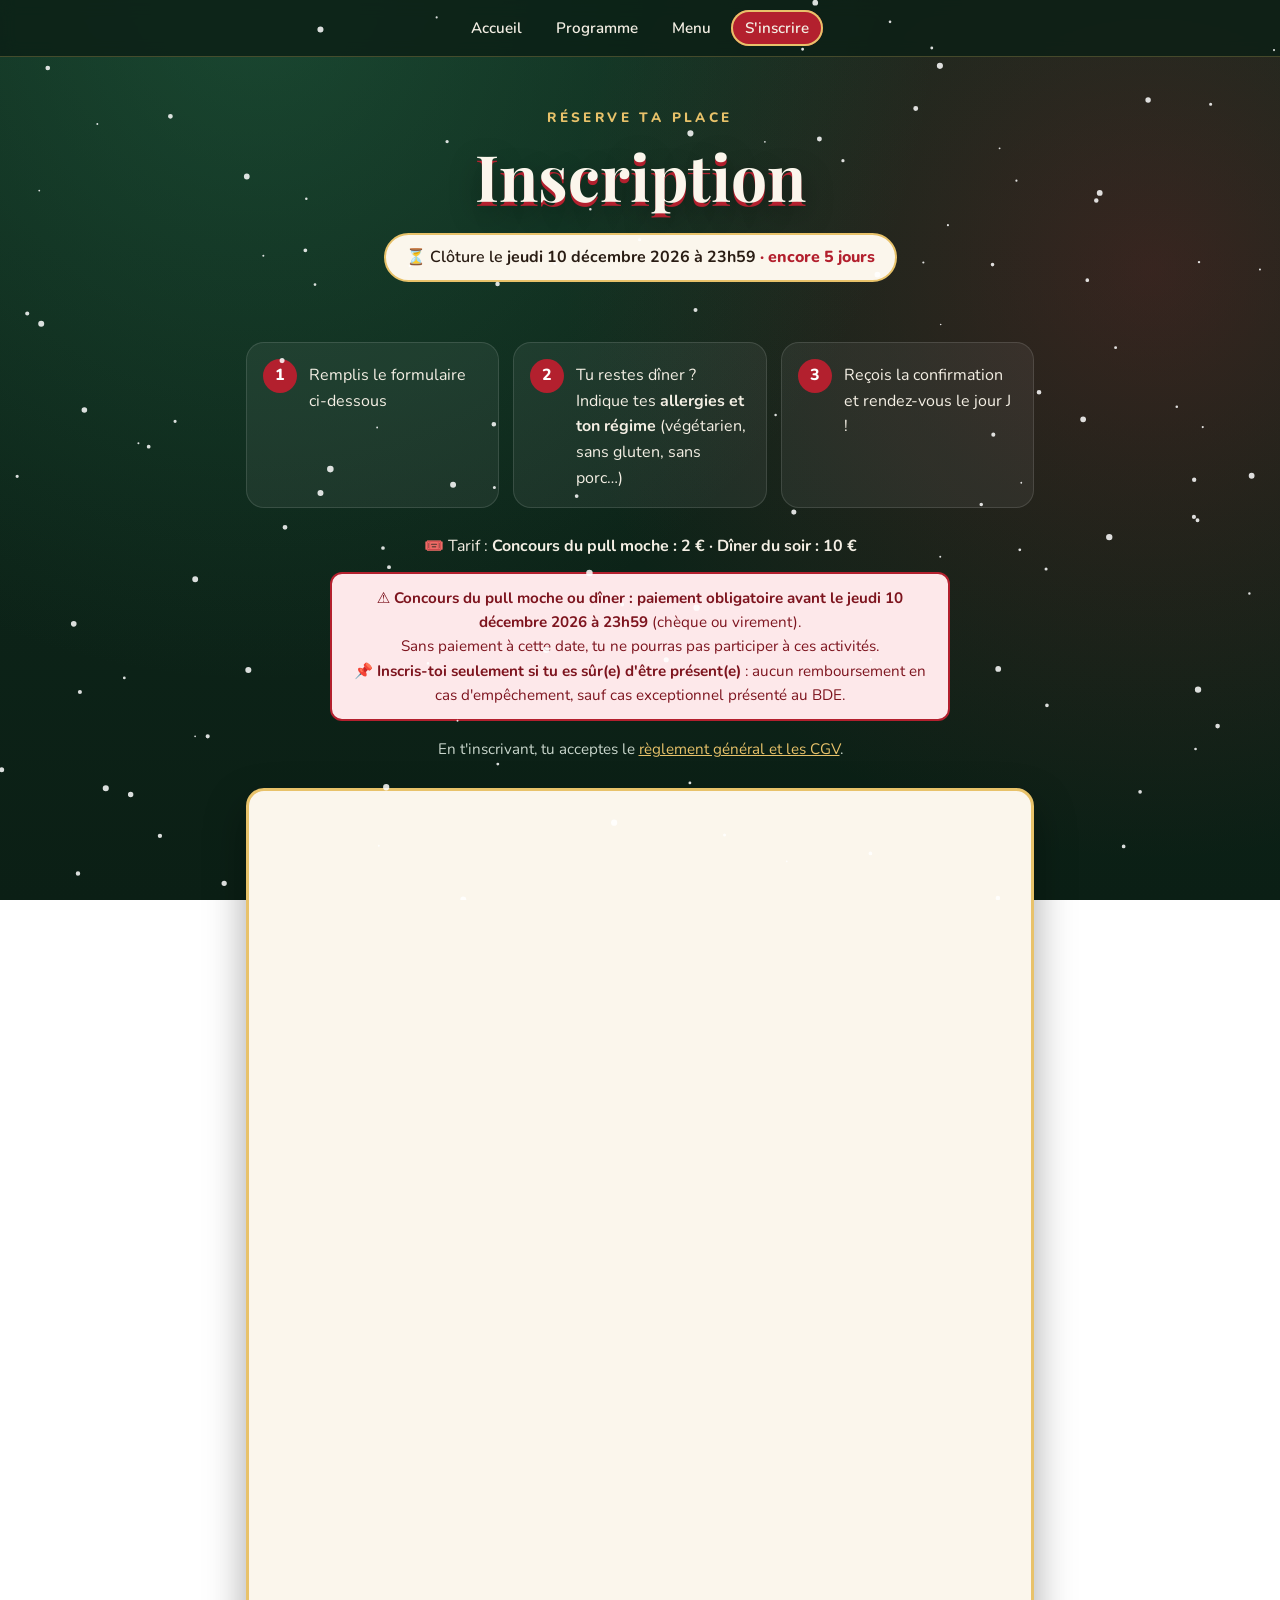
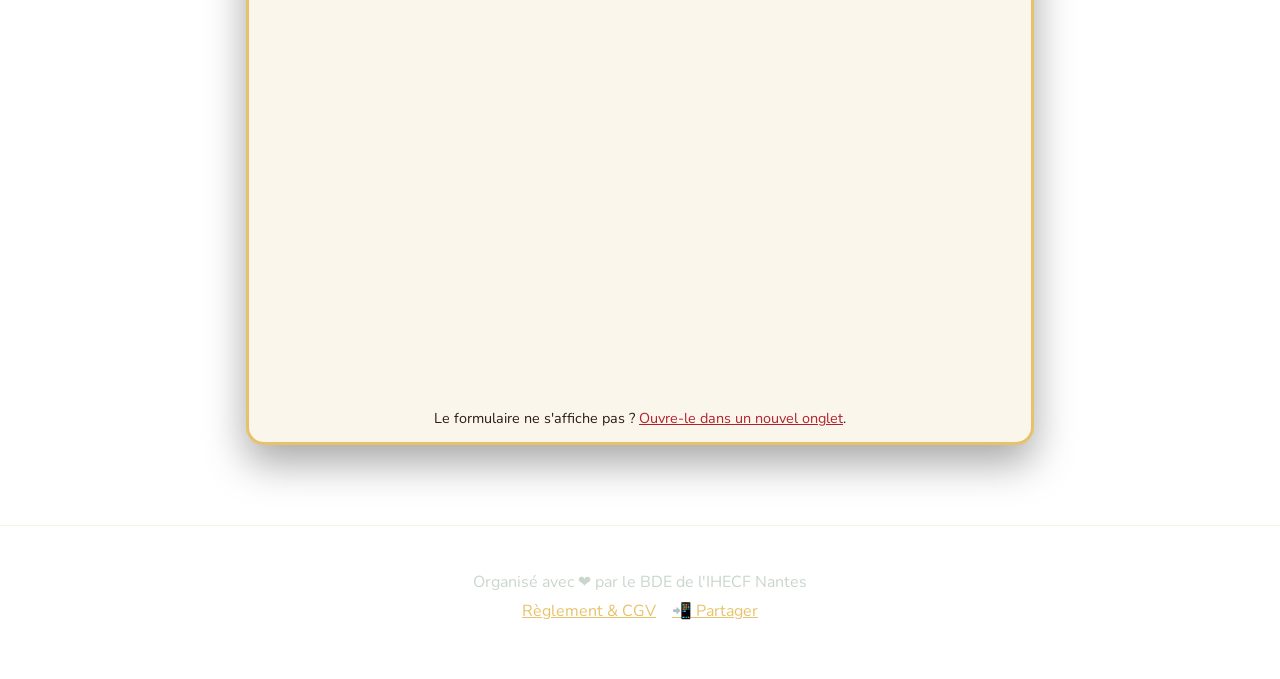
==== commit 83674686: "Droit à l'image dans l'inscription ; alcool et substances illicites interdits (règlement + CGV) Co-A" ====
--- a/inscription.html
+++ b/inscription.html
@@ -11,7 +11,7 @@
   <link rel="preconnect" href="https://fonts.googleapis.com">
   <link rel="preconnect" href="https://fonts.gstatic.com" crossorigin>
   <link href="https://fonts.googleapis.com/css2?family=Playfair+Display:ital,wght@0,600;0,800;1,600&family=Nunito:wght@400;600;800&display=swap" rel="stylesheet">
-  <link rel="stylesheet" href="css/style.css?v=202611181400">
+  <link rel="stylesheet" href="css/style.css?v=202611181430">
 </head>
 <body data-page="inscription">
   <canvas id="snow" aria-hidden="true"></canvas>
@@ -85,6 +85,20 @@
           <label class="choice big"><input type="checkbox" name="santa" value="Oui"> <span>🎁 Je participe au Secret Santa <em>(cadeau entre 5 et 10 €) — facultatif</em></span></label>
         </fieldset>
 
+        <fieldset id="image-field">
+          <legend>📸 Droit à l'image</legend>
+          <p class="hint">Des photos et vidéos seront prises pendant l'événement et pourront être publiées sur les réseaux du BDE.</p>
+          <div class="field">
+            <span class="q">Acceptes-tu d'être pris(e) en photo et/ou filmé(e) ? *</span>
+            <div class="choices grid">
+              <label class="choice"><input type="radio" name="image" value="J&#39;accepte les photos et les vidéos"> <span>J'accepte les photos et les vidéos</span></label>
+              <label class="choice"><input type="radio" name="image" value="J&#39;accepte les photos uniquement"> <span>J'accepte les photos uniquement</span></label>
+              <label class="choice"><input type="radio" name="image" value="J&#39;accepte les vidéos uniquement"> <span>J'accepte les vidéos uniquement</span></label>
+              <label class="choice"><input type="radio" name="image" value="Je refuse les photos et les vidéos"> <span>Je refuse les photos et les vidéos</span></label>
+            </div>
+          </div>
+        </fieldset>
+
         <fieldset id="pay-block" hidden>
           <legend>💳 Paiement</legend>
           <p class="total">Total à payer : <strong id="total"></strong></p>
@@ -130,7 +144,7 @@
     <p class="footer-links"><a href="reglement.html">Règlement &amp; CGV</a><a href="index.html#partager">📲 Partager</a><span id="contact-links"></span></p>
   </footer>
 
-  <script src="js/config.js?v=202611181400"></script>
-  <script src="js/main.js?v=202611181400"></script>
+  <script src="js/config.js?v=202611181430"></script>
+  <script src="js/main.js?v=202611181430"></script>
 </body>
 </html>
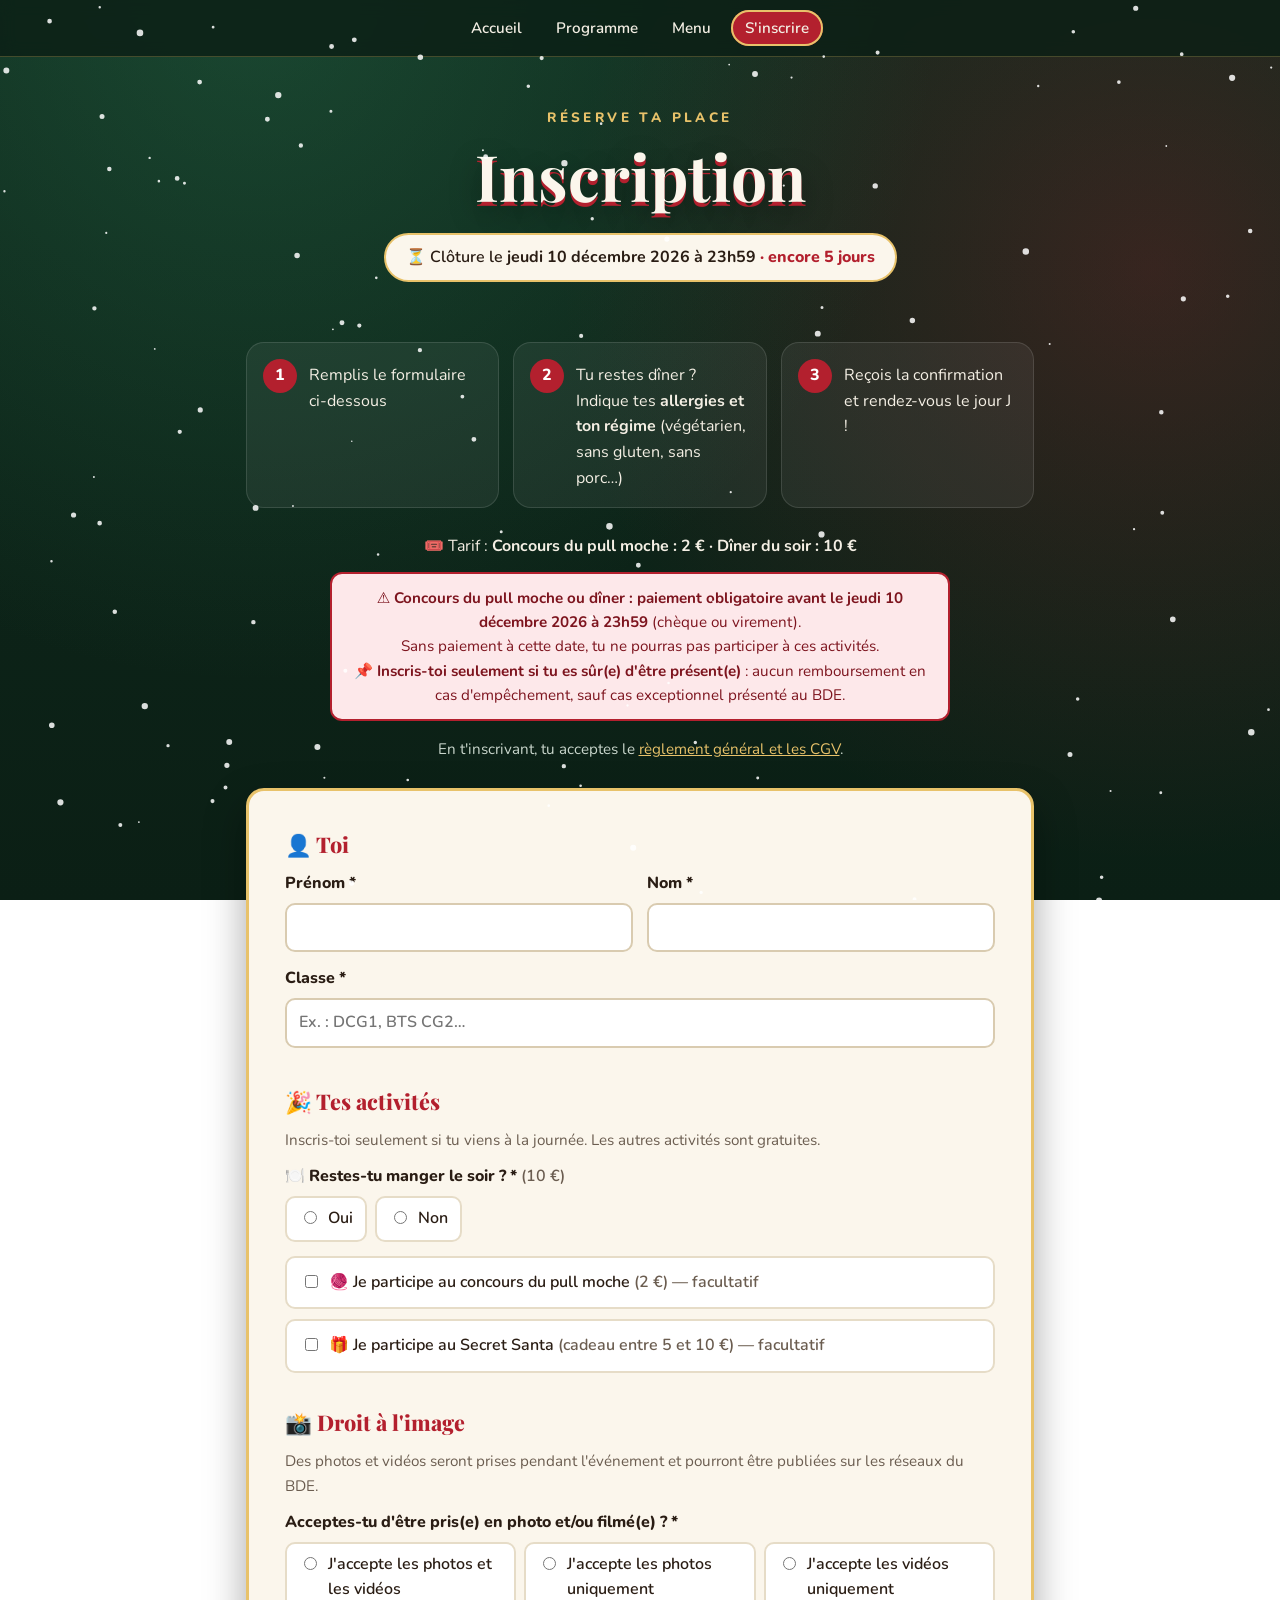
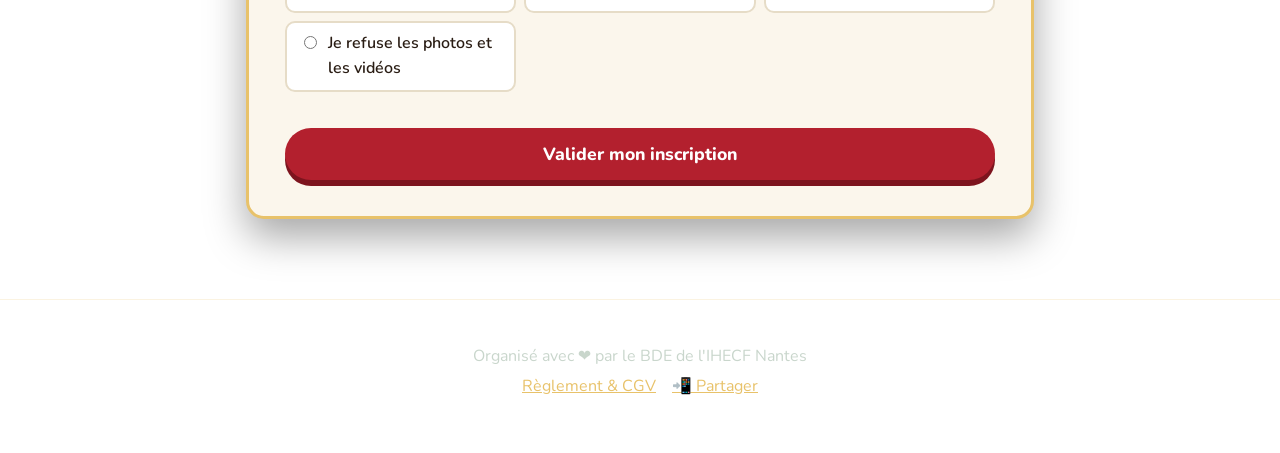
==== commit da41fa20: "Inscription : activation du formulaire du site (script Google déployé) Co-Authored-By: Claude Opus 5" ====
--- a/inscription.html
+++ b/inscription.html
@@ -11,7 +11,7 @@
   <link rel="preconnect" href="https://fonts.googleapis.com">
   <link rel="preconnect" href="https://fonts.gstatic.com" crossorigin>
   <link href="https://fonts.googleapis.com/css2?family=Playfair+Display:ital,wght@0,600;0,800;1,600&family=Nunito:wght@400;600;800&display=swap" rel="stylesheet">
-  <link rel="stylesheet" href="css/style.css?v=202611181430">
+  <link rel="stylesheet" href="css/style.css?v=202611181445">
 </head>
 <body data-page="inscription">
   <canvas id="snow" aria-hidden="true"></canvas>
@@ -144,7 +144,7 @@
     <p class="footer-links"><a href="reglement.html">Règlement &amp; CGV</a><a href="index.html#partager">📲 Partager</a><span id="contact-links"></span></p>
   </footer>
 
-  <script src="js/config.js?v=202611181430"></script>
-  <script src="js/main.js?v=202611181430"></script>
+  <script src="js/config.js?v=202611181445"></script>
+  <script src="js/main.js?v=202611181445"></script>
 </body>
 </html>
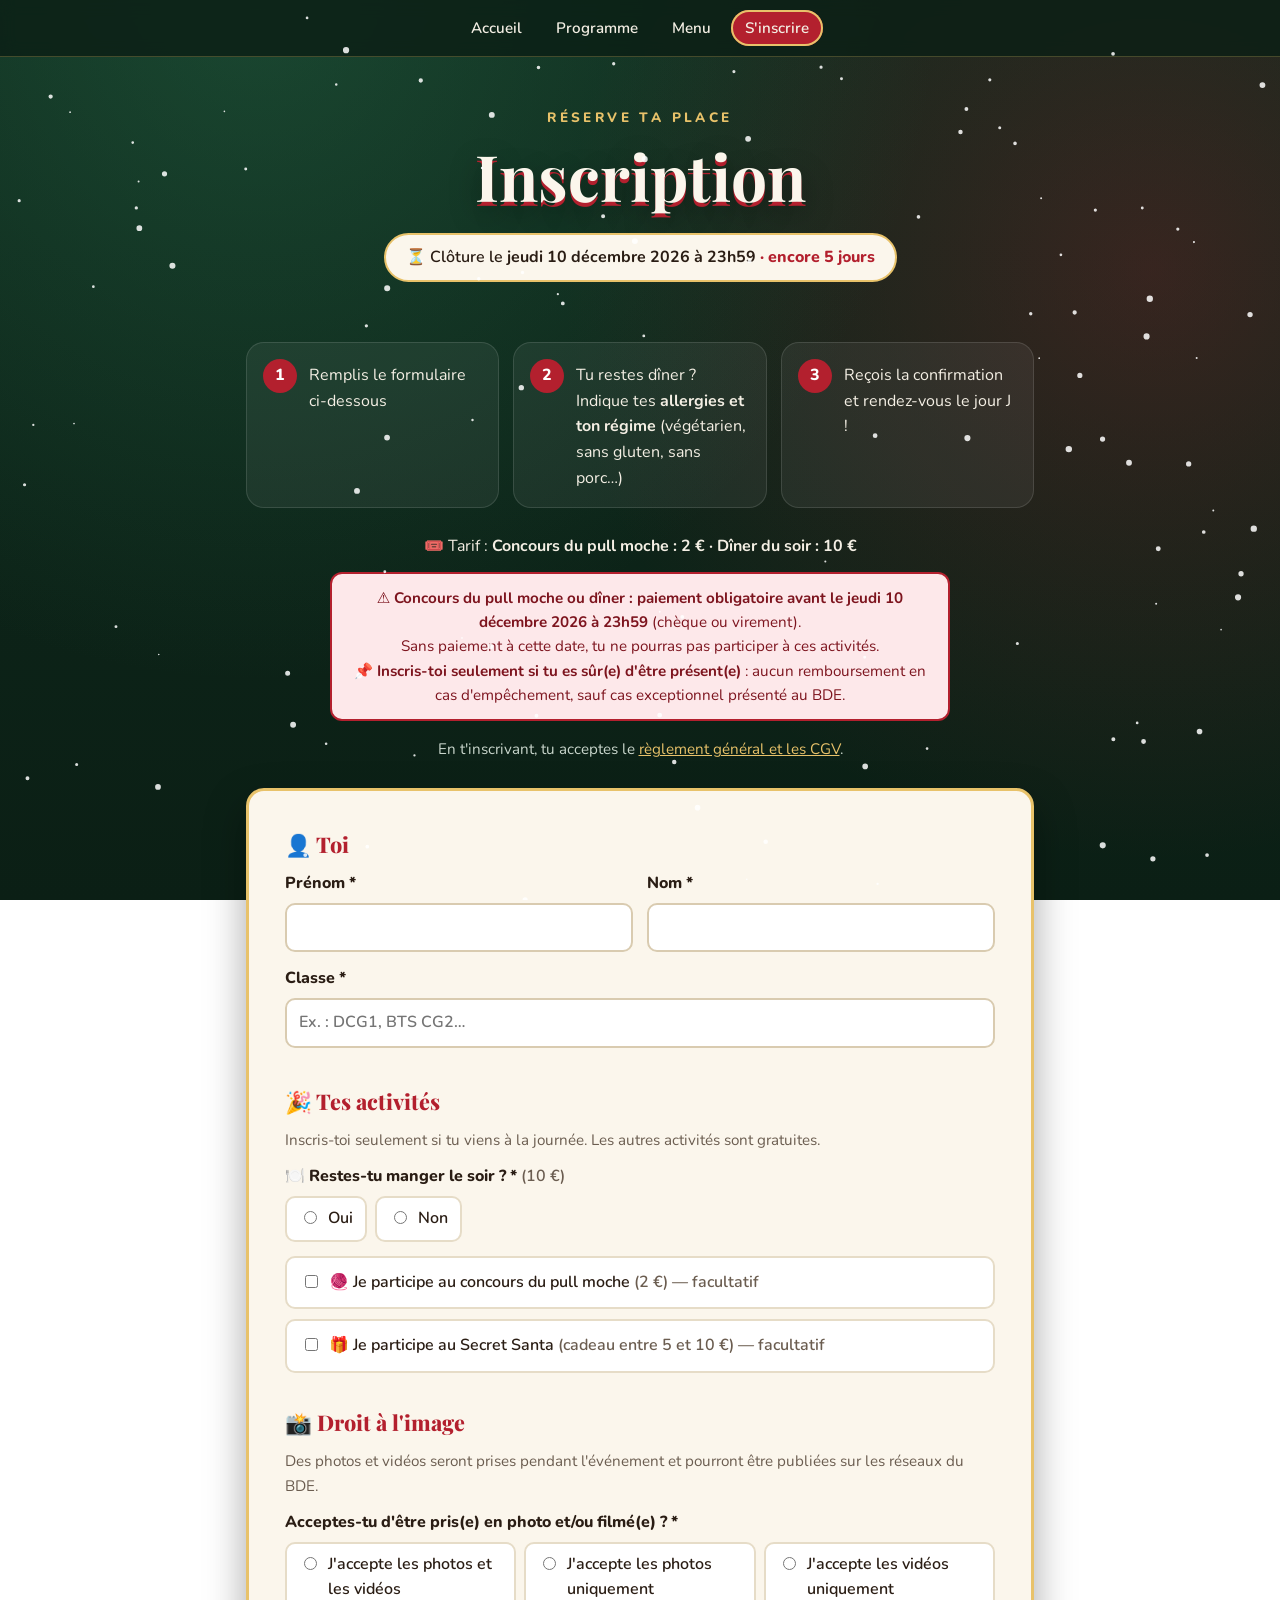
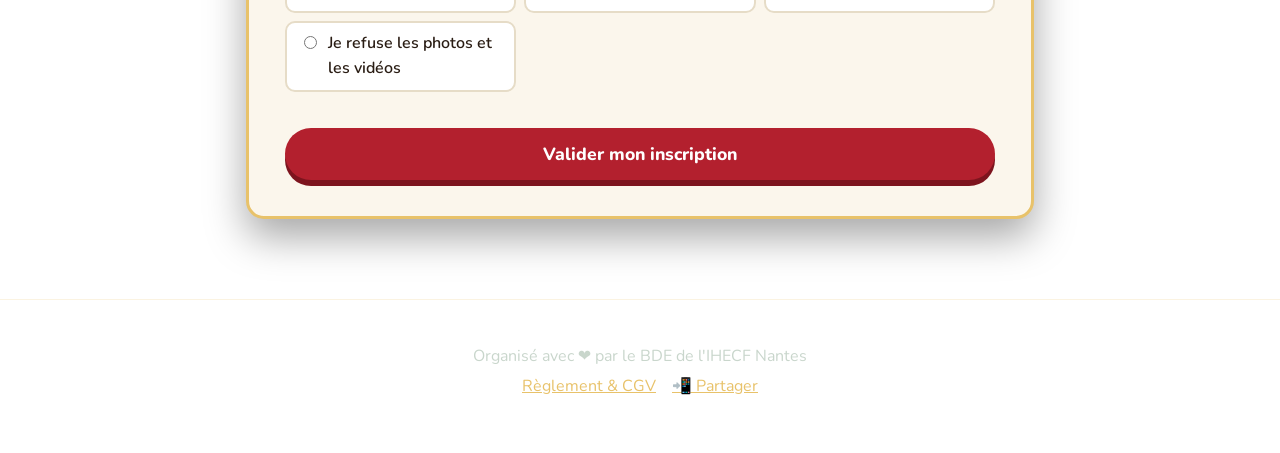
==== commit 9f3de36d: "Programme : retrait temporaire du programme du soir Co-Authored-By: Claude Opus 5.5 <noreply@anthrop" ====
--- a/inscription.html
+++ b/inscription.html
@@ -11,7 +11,7 @@
   <link rel="preconnect" href="https://fonts.googleapis.com">
   <link rel="preconnect" href="https://fonts.gstatic.com" crossorigin>
   <link href="https://fonts.googleapis.com/css2?family=Playfair+Display:ital,wght@0,600;0,800;1,600&family=Nunito:wght@400;600;800&display=swap" rel="stylesheet">
-  <link rel="stylesheet" href="css/style.css?v=202611181445">
+  <link rel="stylesheet" href="css/style.css?v=202611181500">
 </head>
 <body data-page="inscription">
   <canvas id="snow" aria-hidden="true"></canvas>
@@ -144,7 +144,7 @@
     <p class="footer-links"><a href="reglement.html">Règlement &amp; CGV</a><a href="index.html#partager">📲 Partager</a><span id="contact-links"></span></p>
   </footer>
 
-  <script src="js/config.js?v=202611181445"></script>
-  <script src="js/main.js?v=202611181445"></script>
+  <script src="js/config.js?v=202611181500"></script>
+  <script src="js/main.js?v=202611181500"></script>
 </body>
 </html>
